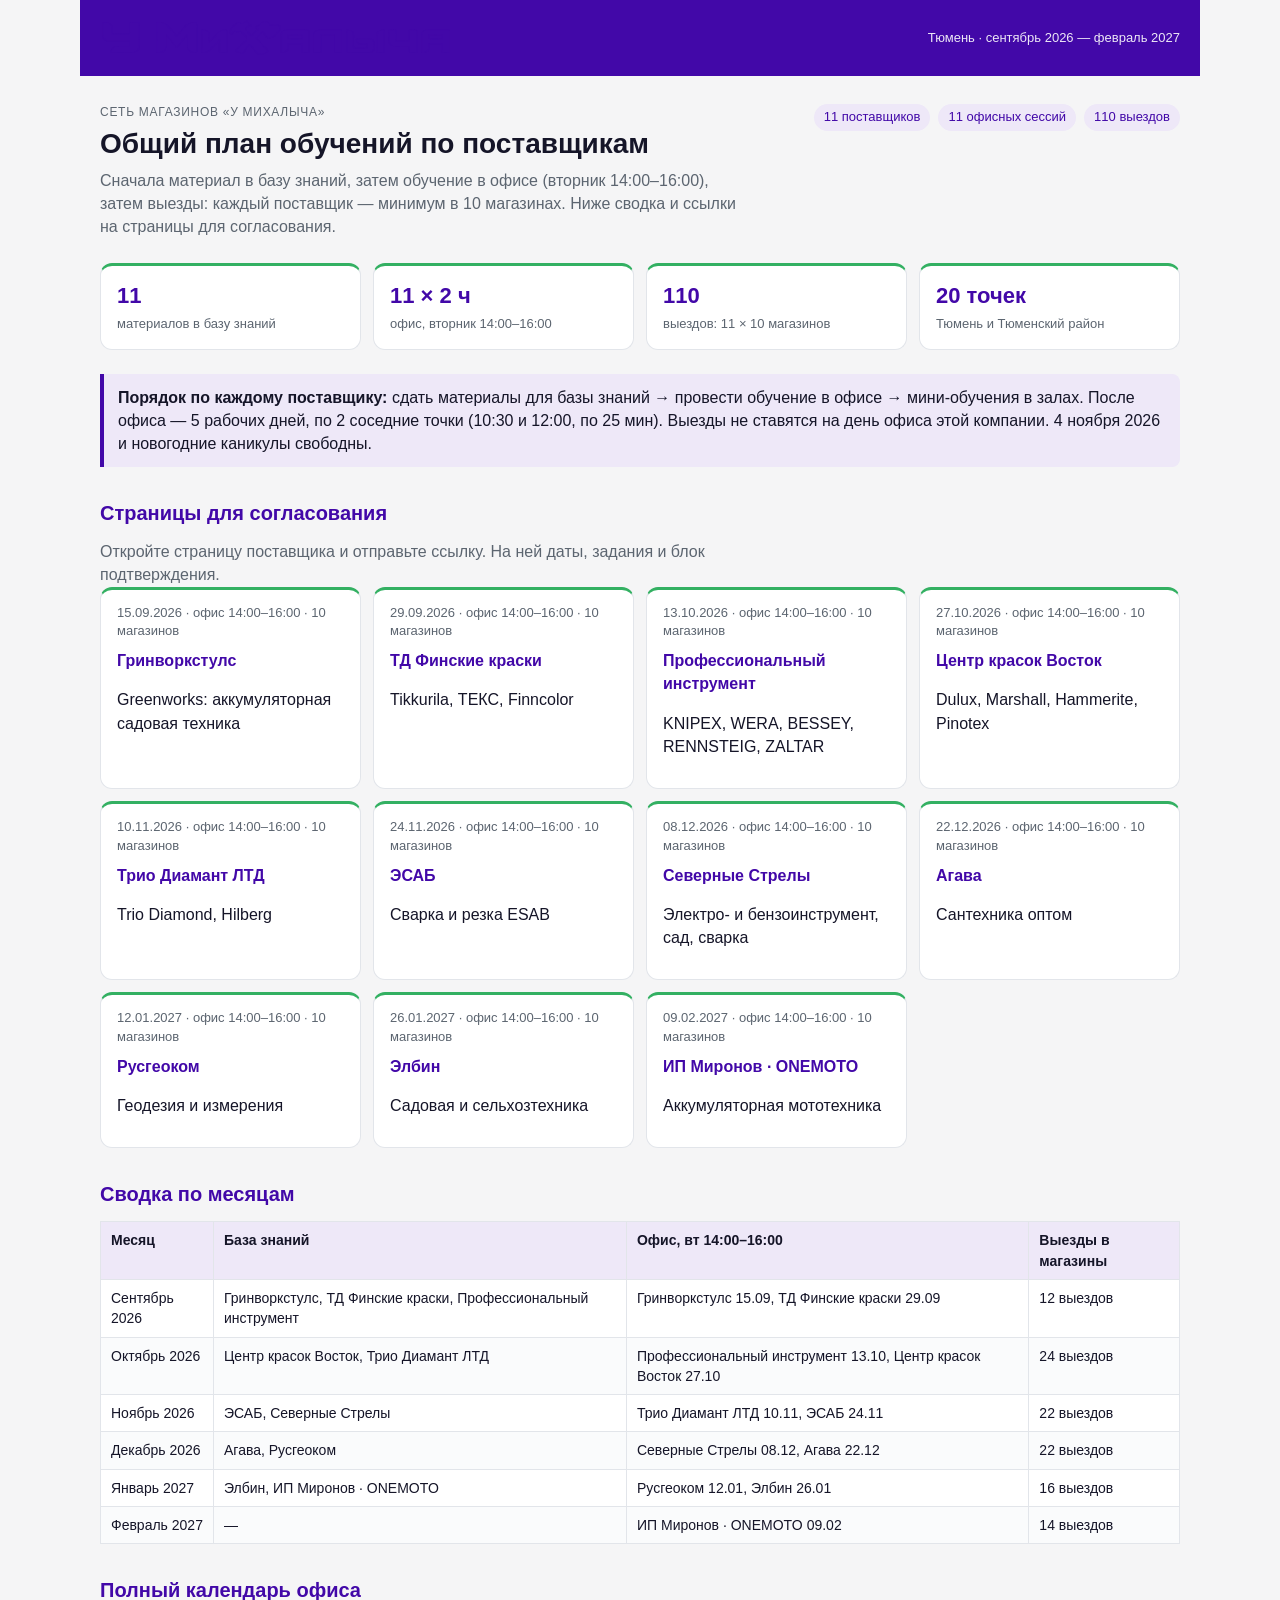
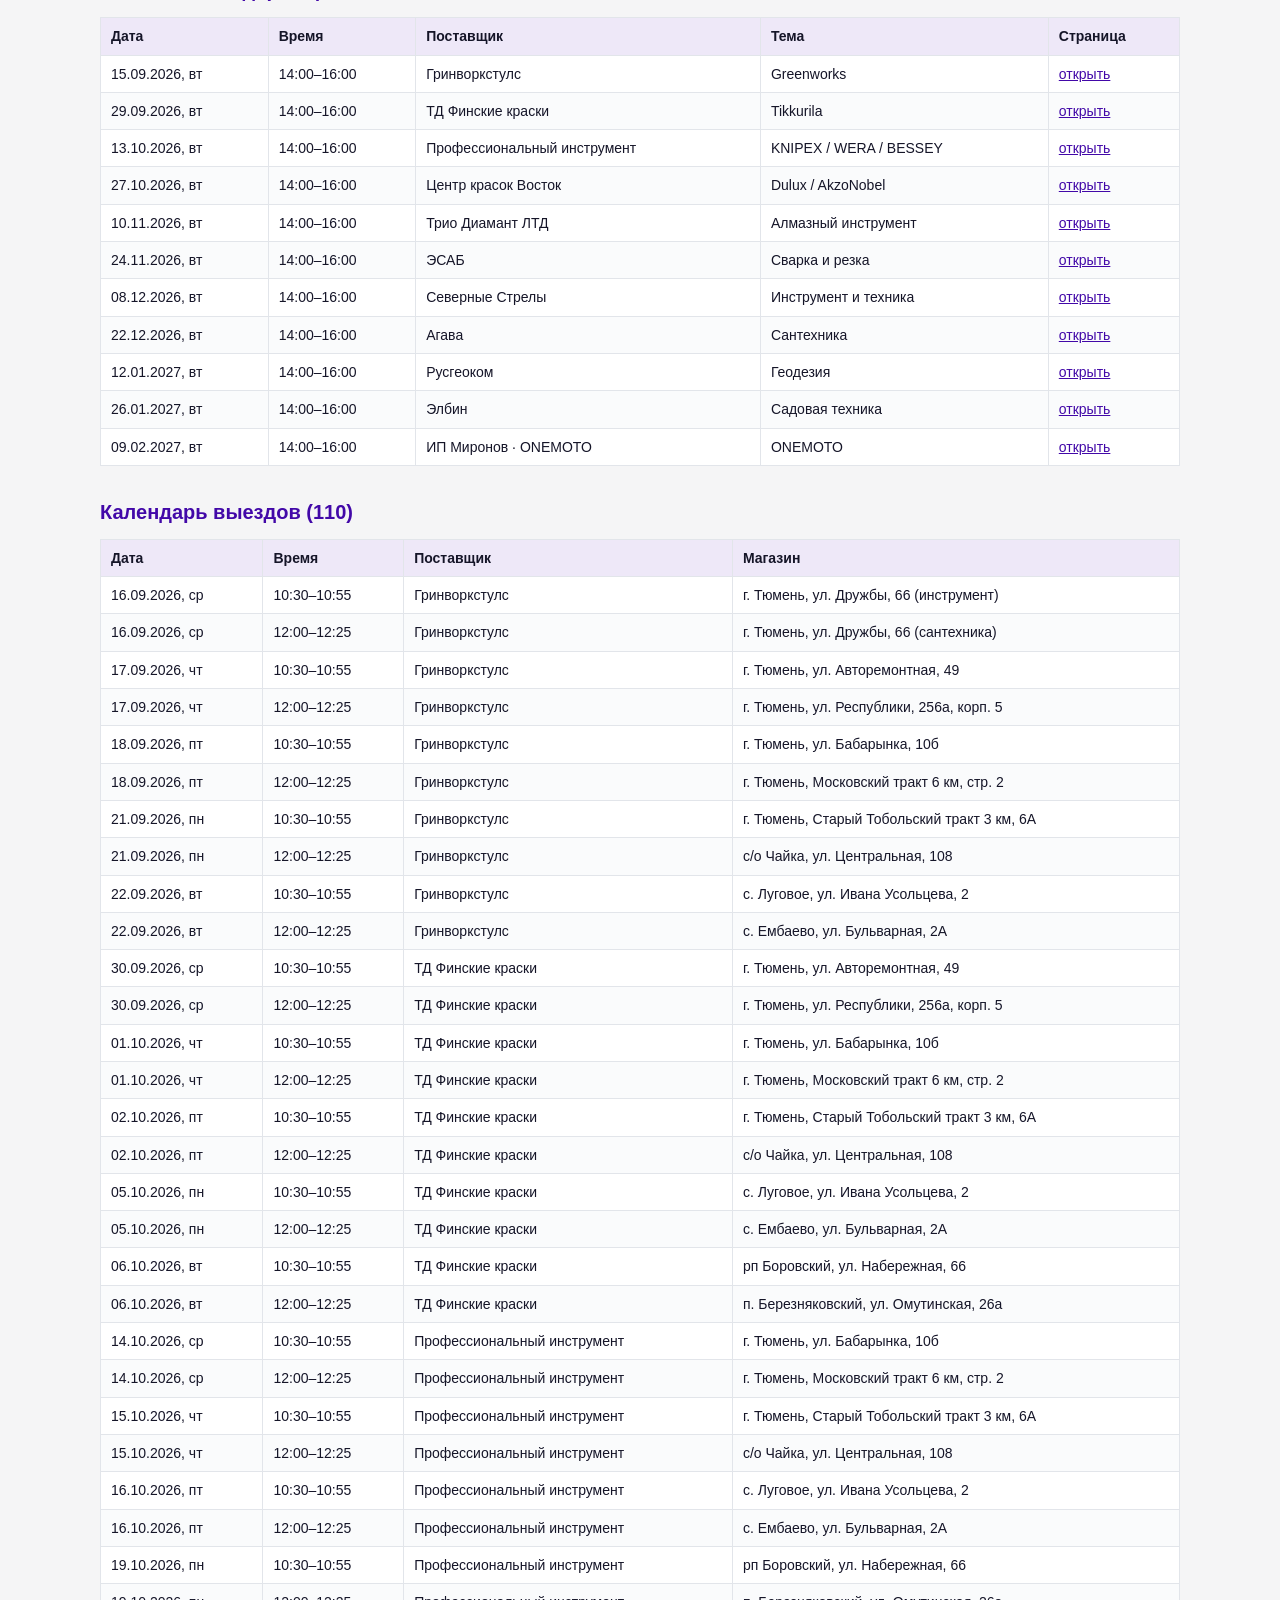
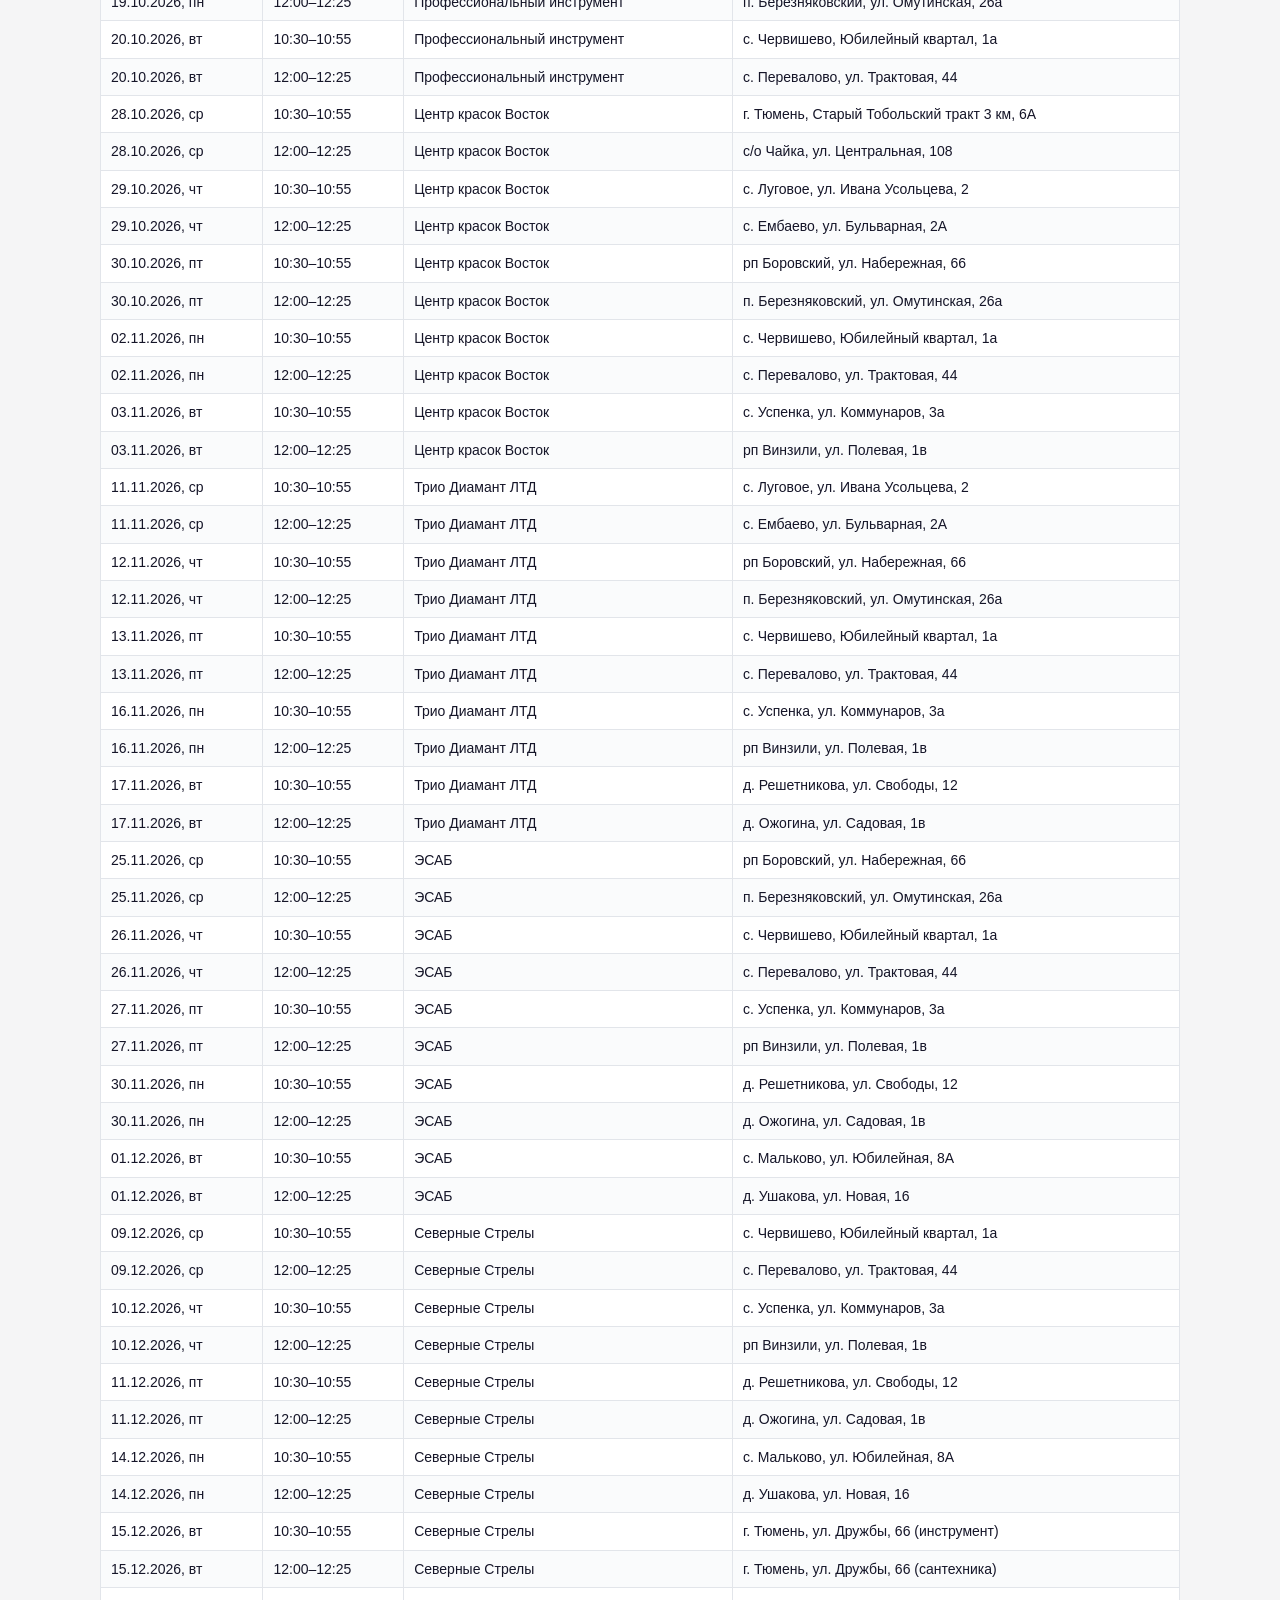
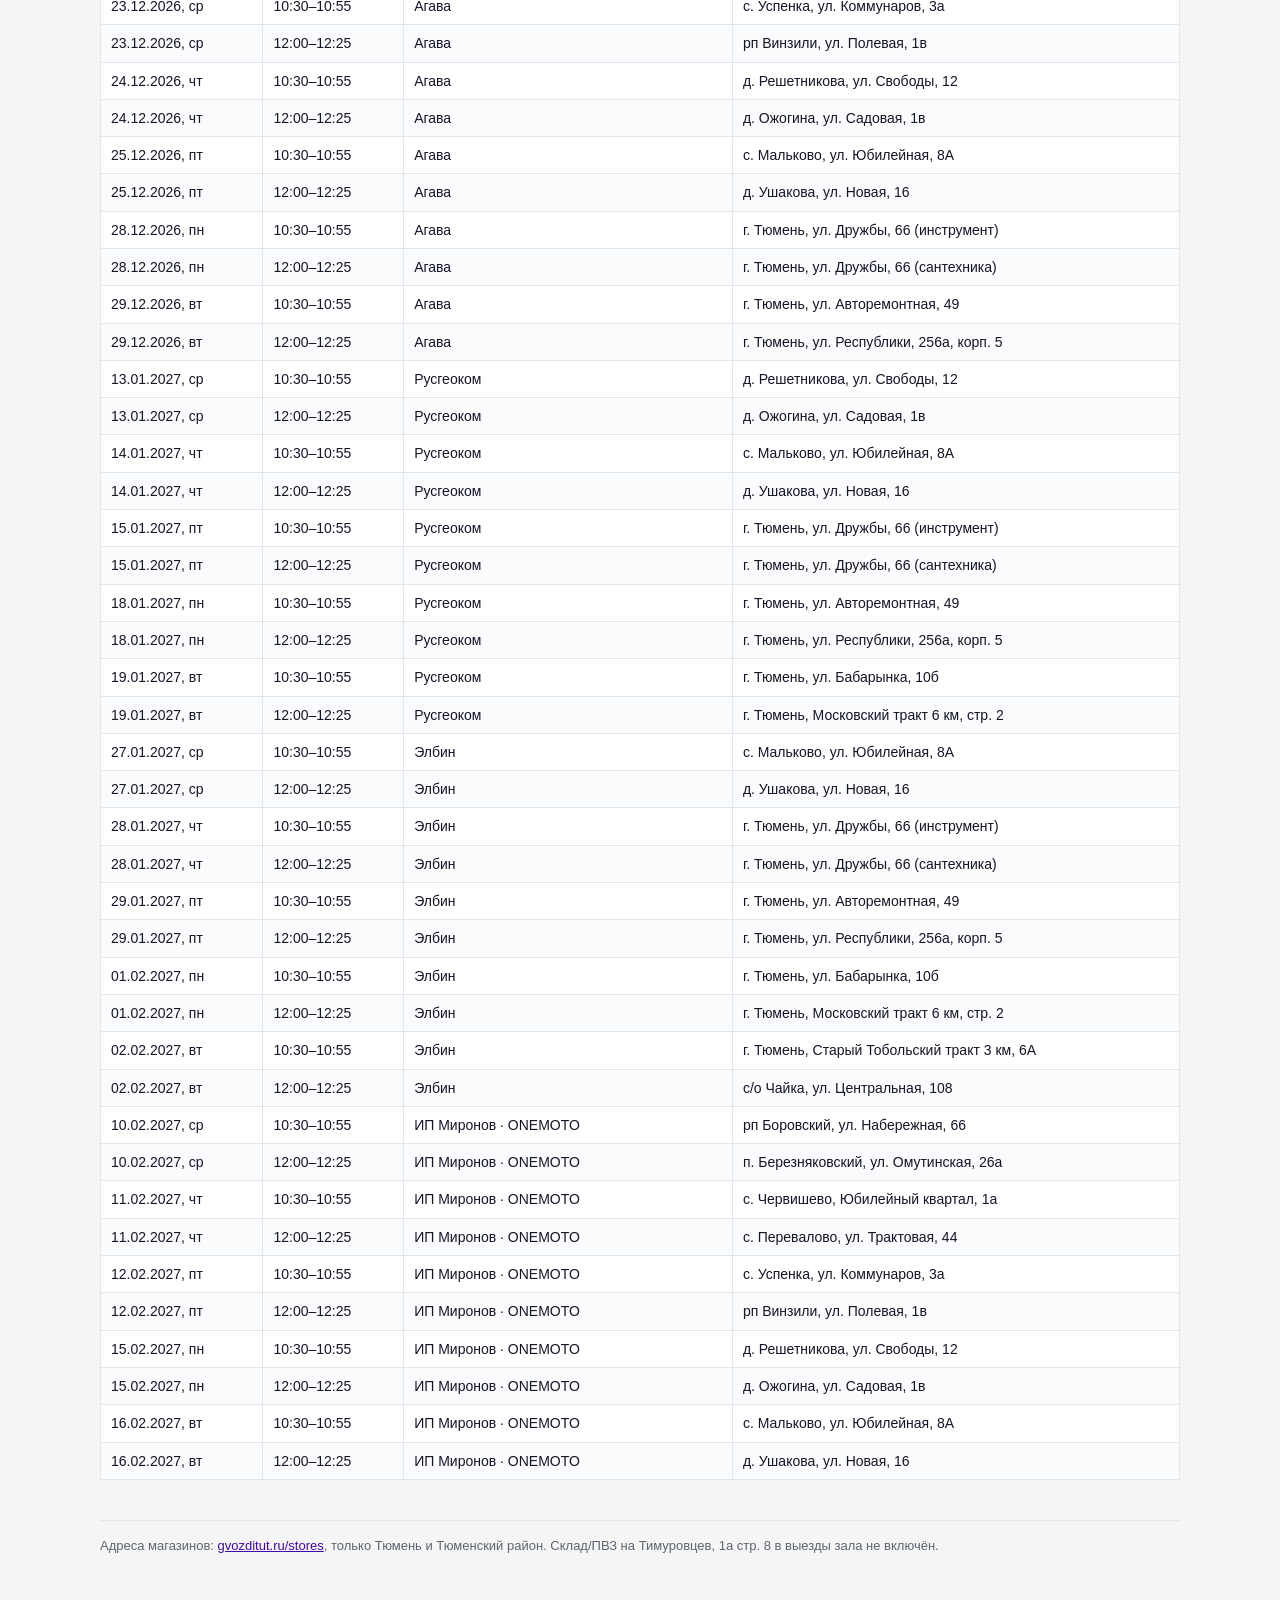
==== index.html @ 73e2d64c "Расширяем выезды: минимум 10 магазинов на каждого поставщика и брендовое оформление страниц. Co-auth" ====
<!DOCTYPE html>
<html lang="ru">
<head>
  <meta charset="utf-8">
  <meta name="viewport" content="width=device-width, initial-scale=1">
  <title>Общий план обучений — У Михалыча, Тюмень</title>
  <link rel="stylesheet" href="css/style.css">
</head>
<body>
  <div class="wrap">
    <div class="topbar">
      <img class="logo" src="img/um-mikhalych.png" alt="У Михалыча">
      <div class="tag">Тюмень · сентябрь 2026 — февраль 2027</div>
    </div>

    <header class="site">
      <div>
        <p class="eyebrow">Сеть магазинов «У Михалыча»</p>
        <h1>Общий план обучений по поставщикам</h1>
        <p class="lede">Сначала материал в базу знаний, затем обучение в офисе (вторник 14:00–16:00), затем выезды: каждый поставщик — минимум в 10 магазинах. Ниже сводка и ссылки на страницы для согласования.</p>
      </div>
      <div class="pills">
        <span class="pill">11 поставщиков</span>
        <span class="pill">11 офисных сессий</span>
        <span class="pill">110 выездов</span>
      </div>
    </header>

    <div class="stats">
      <div class="stat"><b>11</b><span>материалов в базу знаний</span></div>
      <div class="stat"><b>11 × 2 ч</b><span>офис, вторник 14:00–16:00</span></div>
      <div class="stat"><b>110</b><span>выездов: 11 × 10 магазинов</span></div>
      <div class="stat"><b>20 точек</b><span>Тюмень и Тюменский район</span></div>
    </div>

    <div class="note">
      <strong>Порядок по каждому поставщику:</strong> сдать материалы для базы знаний → провести обучение в офисе → мини-обучения в залах. После офиса — 5 рабочих дней, по 2 соседние точки (10:30 и 12:00, по 25 мин). Выезды не ставятся на день офиса этой компании. 4 ноября 2026 и новогодние каникулы свободны.
    </div>

    <h2>Страницы для согласования</h2>
    <p class="lede">Откройте страницу поставщика и отправьте ссылку. На ней даты, задания и блок подтверждения.</p>
    <div class="grid">
      <a class="card" href="p/greenworks.html">
        <div class="meta">15.09.2026 · офис 14:00–16:00 · 10 магазинов</div>
        <h3>Гринворкстулс</h3>
        <p>Greenworks: аккумуляторная садовая техника</p>
      </a>
      <a class="card" href="p/finskie-kraski.html">
        <div class="meta">29.09.2026 · офис 14:00–16:00 · 10 магазинов</div>
        <h3>ТД Финские краски</h3>
        <p>Tikkurila, ТЕКС, Finncolor</p>
      </a>
      <a class="card" href="p/professionalnyy-instrument.html">
        <div class="meta">13.10.2026 · офис 14:00–16:00 · 10 магазинов</div>
        <h3>Профессиональный инструмент</h3>
        <p>KNIPEX, WERA, BESSEY, RENNSTEIG, ZALTAR</p>
      </a>
      <a class="card" href="p/centr-krasok-vostok.html">
        <div class="meta">27.10.2026 · офис 14:00–16:00 · 10 магазинов</div>
        <h3>Центр красок Восток</h3>
        <p>Dulux, Marshall, Hammerite, Pinotex</p>
      </a>
      <a class="card" href="p/trio-diamant.html">
        <div class="meta">10.11.2026 · офис 14:00–16:00 · 10 магазинов</div>
        <h3>Трио Диамант ЛТД</h3>
        <p>Trio Diamond, Hilberg</p>
      </a>
      <a class="card" href="p/esab.html">
        <div class="meta">24.11.2026 · офис 14:00–16:00 · 10 магазинов</div>
        <h3>ЭСАБ</h3>
        <p>Сварка и резка ESAB</p>
      </a>
      <a class="card" href="p/severnye-strely.html">
        <div class="meta">08.12.2026 · офис 14:00–16:00 · 10 магазинов</div>
        <h3>Северные Стрелы</h3>
        <p>Электро- и бензоинструмент, сад, сварка</p>
      </a>
      <a class="card" href="p/agava.html">
        <div class="meta">22.12.2026 · офис 14:00–16:00 · 10 магазинов</div>
        <h3>Агава</h3>
        <p>Сантехника оптом</p>
      </a>
      <a class="card" href="p/rusgeokom.html">
        <div class="meta">12.01.2027 · офис 14:00–16:00 · 10 магазинов</div>
        <h3>Русгеоком</h3>
        <p>Геодезия и измерения</p>
      </a>
      <a class="card" href="p/elbin.html">
        <div class="meta">26.01.2027 · офис 14:00–16:00 · 10 магазинов</div>
        <h3>Элбин</h3>
        <p>Садовая и сельхозтехника</p>
      </a>
      <a class="card" href="p/onemoto.html">
        <div class="meta">09.02.2027 · офис 14:00–16:00 · 10 магазинов</div>
        <h3>ИП Миронов · ONEMOTO</h3>
        <p>Аккумуляторная мототехника</p>
      </a>
    </div>

    <h2>Сводка по месяцам</h2>
    <table>
      <thead>
        <tr>
          <th>Месяц</th>
          <th>База знаний</th>
          <th>Офис, вт 14:00–16:00</th>
          <th>Выезды в магазины</th>
        </tr>
      </thead>
      <tbody>
        <tr><td>Сентябрь 2026</td><td>Гринворкстулс, ТД Финские краски, Профессиональный инструмент</td><td>Гринворкстулс 15.09, ТД Финские краски 29.09</td><td>12 выездов</td></tr>
        <tr><td>Октябрь 2026</td><td>Центр красок Восток, Трио Диамант ЛТД</td><td>Профессиональный инструмент 13.10, Центр красок Восток 27.10</td><td>24 выездов</td></tr>
        <tr><td>Ноябрь 2026</td><td>ЭСАБ, Северные Стрелы</td><td>Трио Диамант ЛТД 10.11, ЭСАБ 24.11</td><td>22 выездов</td></tr>
        <tr><td>Декабрь 2026</td><td>Агава, Русгеоком</td><td>Северные Стрелы 08.12, Агава 22.12</td><td>22 выездов</td></tr>
        <tr><td>Январь 2027</td><td>Элбин, ИП Миронов · ONEMOTO</td><td>Русгеоком 12.01, Элбин 26.01</td><td>16 выездов</td></tr>
        <tr><td>Февраль 2027</td><td>—</td><td>ИП Миронов · ONEMOTO 09.02</td><td>14 выездов</td></tr>
      </tbody>
    </table>

    <h2>Полный календарь офиса</h2>
    <table>
      <thead>
        <tr><th>Дата</th><th>Время</th><th>Поставщик</th><th>Тема</th><th>Страница</th></tr>
      </thead>
      <tbody>
        <tr><td>15.09.2026, вт</td><td>14:00–16:00</td><td>Гринворкстулс</td><td>Greenworks</td><td><a href="p/greenworks.html">открыть</a></td></tr>
        <tr><td>29.09.2026, вт</td><td>14:00–16:00</td><td>ТД Финские краски</td><td>Tikkurila</td><td><a href="p/finskie-kraski.html">открыть</a></td></tr>
        <tr><td>13.10.2026, вт</td><td>14:00–16:00</td><td>Профессиональный инструмент</td><td>KNIPEX / WERA / BESSEY</td><td><a href="p/professionalnyy-instrument.html">открыть</a></td></tr>
        <tr><td>27.10.2026, вт</td><td>14:00–16:00</td><td>Центр красок Восток</td><td>Dulux / AkzoNobel</td><td><a href="p/centr-krasok-vostok.html">открыть</a></td></tr>
        <tr><td>10.11.2026, вт</td><td>14:00–16:00</td><td>Трио Диамант ЛТД</td><td>Алмазный инструмент</td><td><a href="p/trio-diamant.html">открыть</a></td></tr>
        <tr><td>24.11.2026, вт</td><td>14:00–16:00</td><td>ЭСАБ</td><td>Сварка и резка</td><td><a href="p/esab.html">открыть</a></td></tr>
        <tr><td>08.12.2026, вт</td><td>14:00–16:00</td><td>Северные Стрелы</td><td>Инструмент и техника</td><td><a href="p/severnye-strely.html">открыть</a></td></tr>
        <tr><td>22.12.2026, вт</td><td>14:00–16:00</td><td>Агава</td><td>Сантехника</td><td><a href="p/agava.html">открыть</a></td></tr>
        <tr><td>12.01.2027, вт</td><td>14:00–16:00</td><td>Русгеоком</td><td>Геодезия</td><td><a href="p/rusgeokom.html">открыть</a></td></tr>
        <tr><td>26.01.2027, вт</td><td>14:00–16:00</td><td>Элбин</td><td>Садовая техника</td><td><a href="p/elbin.html">открыть</a></td></tr>
        <tr><td>09.02.2027, вт</td><td>14:00–16:00</td><td>ИП Миронов · ONEMOTO</td><td>ONEMOTO</td><td><a href="p/onemoto.html">открыть</a></td></tr>
      </tbody>
    </table>

    <h2>Календарь выездов (110)</h2>
    <table>
      <thead>
        <tr><th>Дата</th><th>Время</th><th>Поставщик</th><th>Магазин</th></tr>
      </thead>
      <tbody>
        <tr><td>16.09.2026, ср</td><td>10:30–10:55</td><td>Гринворкстулс</td><td>г. Тюмень, ул. Дружбы, 66 (инструмент)</td></tr>
        <tr><td>16.09.2026, ср</td><td>12:00–12:25</td><td>Гринворкстулс</td><td>г. Тюмень, ул. Дружбы, 66 (сантехника)</td></tr>
        <tr><td>17.09.2026, чт</td><td>10:30–10:55</td><td>Гринворкстулс</td><td>г. Тюмень, ул. Авторемонтная, 49</td></tr>
        <tr><td>17.09.2026, чт</td><td>12:00–12:25</td><td>Гринворкстулс</td><td>г. Тюмень, ул. Республики, 256а, корп. 5</td></tr>
        <tr><td>18.09.2026, пт</td><td>10:30–10:55</td><td>Гринворкстулс</td><td>г. Тюмень, ул. Бабарынка, 10б</td></tr>
        <tr><td>18.09.2026, пт</td><td>12:00–12:25</td><td>Гринворкстулс</td><td>г. Тюмень, Московский тракт 6 км, стр. 2</td></tr>
        <tr><td>21.09.2026, пн</td><td>10:30–10:55</td><td>Гринворкстулс</td><td>г. Тюмень, Старый Тобольский тракт 3 км, 6А</td></tr>
        <tr><td>21.09.2026, пн</td><td>12:00–12:25</td><td>Гринворкстулс</td><td>с/о Чайка, ул. Центральная, 108</td></tr>
        <tr><td>22.09.2026, вт</td><td>10:30–10:55</td><td>Гринворкстулс</td><td>с. Луговое, ул. Ивана Усольцева, 2</td></tr>
        <tr><td>22.09.2026, вт</td><td>12:00–12:25</td><td>Гринворкстулс</td><td>с. Ембаево, ул. Бульварная, 2А</td></tr>
        <tr><td>30.09.2026, ср</td><td>10:30–10:55</td><td>ТД Финские краски</td><td>г. Тюмень, ул. Авторемонтная, 49</td></tr>
        <tr><td>30.09.2026, ср</td><td>12:00–12:25</td><td>ТД Финские краски</td><td>г. Тюмень, ул. Республики, 256а, корп. 5</td></tr>
        <tr><td>01.10.2026, чт</td><td>10:30–10:55</td><td>ТД Финские краски</td><td>г. Тюмень, ул. Бабарынка, 10б</td></tr>
        <tr><td>01.10.2026, чт</td><td>12:00–12:25</td><td>ТД Финские краски</td><td>г. Тюмень, Московский тракт 6 км, стр. 2</td></tr>
        <tr><td>02.10.2026, пт</td><td>10:30–10:55</td><td>ТД Финские краски</td><td>г. Тюмень, Старый Тобольский тракт 3 км, 6А</td></tr>
        <tr><td>02.10.2026, пт</td><td>12:00–12:25</td><td>ТД Финские краски</td><td>с/о Чайка, ул. Центральная, 108</td></tr>
        <tr><td>05.10.2026, пн</td><td>10:30–10:55</td><td>ТД Финские краски</td><td>с. Луговое, ул. Ивана Усольцева, 2</td></tr>
        <tr><td>05.10.2026, пн</td><td>12:00–12:25</td><td>ТД Финские краски</td><td>с. Ембаево, ул. Бульварная, 2А</td></tr>
        <tr><td>06.10.2026, вт</td><td>10:30–10:55</td><td>ТД Финские краски</td><td>рп Боровский, ул. Набережная, 66</td></tr>
        <tr><td>06.10.2026, вт</td><td>12:00–12:25</td><td>ТД Финские краски</td><td>п. Березняковский, ул. Омутинская, 26а</td></tr>
        <tr><td>14.10.2026, ср</td><td>10:30–10:55</td><td>Профессиональный инструмент</td><td>г. Тюмень, ул. Бабарынка, 10б</td></tr>
        <tr><td>14.10.2026, ср</td><td>12:00–12:25</td><td>Профессиональный инструмент</td><td>г. Тюмень, Московский тракт 6 км, стр. 2</td></tr>
        <tr><td>15.10.2026, чт</td><td>10:30–10:55</td><td>Профессиональный инструмент</td><td>г. Тюмень, Старый Тобольский тракт 3 км, 6А</td></tr>
        <tr><td>15.10.2026, чт</td><td>12:00–12:25</td><td>Профессиональный инструмент</td><td>с/о Чайка, ул. Центральная, 108</td></tr>
        <tr><td>16.10.2026, пт</td><td>10:30–10:55</td><td>Профессиональный инструмент</td><td>с. Луговое, ул. Ивана Усольцева, 2</td></tr>
        <tr><td>16.10.2026, пт</td><td>12:00–12:25</td><td>Профессиональный инструмент</td><td>с. Ембаево, ул. Бульварная, 2А</td></tr>
        <tr><td>19.10.2026, пн</td><td>10:30–10:55</td><td>Профессиональный инструмент</td><td>рп Боровский, ул. Набережная, 66</td></tr>
        <tr><td>19.10.2026, пн</td><td>12:00–12:25</td><td>Профессиональный инструмент</td><td>п. Березняковский, ул. Омутинская, 26а</td></tr>
        <tr><td>20.10.2026, вт</td><td>10:30–10:55</td><td>Профессиональный инструмент</td><td>с. Червишево, Юбилейный квартал, 1а</td></tr>
        <tr><td>20.10.2026, вт</td><td>12:00–12:25</td><td>Профессиональный инструмент</td><td>с. Перевалово, ул. Трактовая, 44</td></tr>
        <tr><td>28.10.2026, ср</td><td>10:30–10:55</td><td>Центр красок Восток</td><td>г. Тюмень, Старый Тобольский тракт 3 км, 6А</td></tr>
        <tr><td>28.10.2026, ср</td><td>12:00–12:25</td><td>Центр красок Восток</td><td>с/о Чайка, ул. Центральная, 108</td></tr>
        <tr><td>29.10.2026, чт</td><td>10:30–10:55</td><td>Центр красок Восток</td><td>с. Луговое, ул. Ивана Усольцева, 2</td></tr>
        <tr><td>29.10.2026, чт</td><td>12:00–12:25</td><td>Центр красок Восток</td><td>с. Ембаево, ул. Бульварная, 2А</td></tr>
        <tr><td>30.10.2026, пт</td><td>10:30–10:55</td><td>Центр красок Восток</td><td>рп Боровский, ул. Набережная, 66</td></tr>
        <tr><td>30.10.2026, пт</td><td>12:00–12:25</td><td>Центр красок Восток</td><td>п. Березняковский, ул. Омутинская, 26а</td></tr>
        <tr><td>02.11.2026, пн</td><td>10:30–10:55</td><td>Центр красок Восток</td><td>с. Червишево, Юбилейный квартал, 1а</td></tr>
        <tr><td>02.11.2026, пн</td><td>12:00–12:25</td><td>Центр красок Восток</td><td>с. Перевалово, ул. Трактовая, 44</td></tr>
        <tr><td>03.11.2026, вт</td><td>10:30–10:55</td><td>Центр красок Восток</td><td>с. Успенка, ул. Коммунаров, 3а</td></tr>
        <tr><td>03.11.2026, вт</td><td>12:00–12:25</td><td>Центр красок Восток</td><td>рп Винзили, ул. Полевая, 1в</td></tr>
        <tr><td>11.11.2026, ср</td><td>10:30–10:55</td><td>Трио Диамант ЛТД</td><td>с. Луговое, ул. Ивана Усольцева, 2</td></tr>
        <tr><td>11.11.2026, ср</td><td>12:00–12:25</td><td>Трио Диамант ЛТД</td><td>с. Ембаево, ул. Бульварная, 2А</td></tr>
        <tr><td>12.11.2026, чт</td><td>10:30–10:55</td><td>Трио Диамант ЛТД</td><td>рп Боровский, ул. Набережная, 66</td></tr>
        <tr><td>12.11.2026, чт</td><td>12:00–12:25</td><td>Трио Диамант ЛТД</td><td>п. Березняковский, ул. Омутинская, 26а</td></tr>
        <tr><td>13.11.2026, пт</td><td>10:30–10:55</td><td>Трио Диамант ЛТД</td><td>с. Червишево, Юбилейный квартал, 1а</td></tr>
        <tr><td>13.11.2026, пт</td><td>12:00–12:25</td><td>Трио Диамант ЛТД</td><td>с. Перевалово, ул. Трактовая, 44</td></tr>
        <tr><td>16.11.2026, пн</td><td>10:30–10:55</td><td>Трио Диамант ЛТД</td><td>с. Успенка, ул. Коммунаров, 3а</td></tr>
        <tr><td>16.11.2026, пн</td><td>12:00–12:25</td><td>Трио Диамант ЛТД</td><td>рп Винзили, ул. Полевая, 1в</td></tr>
        <tr><td>17.11.2026, вт</td><td>10:30–10:55</td><td>Трио Диамант ЛТД</td><td>д. Решетникова, ул. Свободы, 12</td></tr>
        <tr><td>17.11.2026, вт</td><td>12:00–12:25</td><td>Трио Диамант ЛТД</td><td>д. Ожогина, ул. Садовая, 1в</td></tr>
        <tr><td>25.11.2026, ср</td><td>10:30–10:55</td><td>ЭСАБ</td><td>рп Боровский, ул. Набережная, 66</td></tr>
        <tr><td>25.11.2026, ср</td><td>12:00–12:25</td><td>ЭСАБ</td><td>п. Березняковский, ул. Омутинская, 26а</td></tr>
        <tr><td>26.11.2026, чт</td><td>10:30–10:55</td><td>ЭСАБ</td><td>с. Червишево, Юбилейный квартал, 1а</td></tr>
        <tr><td>26.11.2026, чт</td><td>12:00–12:25</td><td>ЭСАБ</td><td>с. Перевалово, ул. Трактовая, 44</td></tr>
        <tr><td>27.11.2026, пт</td><td>10:30–10:55</td><td>ЭСАБ</td><td>с. Успенка, ул. Коммунаров, 3а</td></tr>
        <tr><td>27.11.2026, пт</td><td>12:00–12:25</td><td>ЭСАБ</td><td>рп Винзили, ул. Полевая, 1в</td></tr>
        <tr><td>30.11.2026, пн</td><td>10:30–10:55</td><td>ЭСАБ</td><td>д. Решетникова, ул. Свободы, 12</td></tr>
        <tr><td>30.11.2026, пн</td><td>12:00–12:25</td><td>ЭСАБ</td><td>д. Ожогина, ул. Садовая, 1в</td></tr>
        <tr><td>01.12.2026, вт</td><td>10:30–10:55</td><td>ЭСАБ</td><td>с. Мальково, ул. Юбилейная, 8А</td></tr>
        <tr><td>01.12.2026, вт</td><td>12:00–12:25</td><td>ЭСАБ</td><td>д. Ушакова, ул. Новая, 16</td></tr>
        <tr><td>09.12.2026, ср</td><td>10:30–10:55</td><td>Северные Стрелы</td><td>с. Червишево, Юбилейный квартал, 1а</td></tr>
        <tr><td>09.12.2026, ср</td><td>12:00–12:25</td><td>Северные Стрелы</td><td>с. Перевалово, ул. Трактовая, 44</td></tr>
        <tr><td>10.12.2026, чт</td><td>10:30–10:55</td><td>Северные Стрелы</td><td>с. Успенка, ул. Коммунаров, 3а</td></tr>
        <tr><td>10.12.2026, чт</td><td>12:00–12:25</td><td>Северные Стрелы</td><td>рп Винзили, ул. Полевая, 1в</td></tr>
        <tr><td>11.12.2026, пт</td><td>10:30–10:55</td><td>Северные Стрелы</td><td>д. Решетникова, ул. Свободы, 12</td></tr>
        <tr><td>11.12.2026, пт</td><td>12:00–12:25</td><td>Северные Стрелы</td><td>д. Ожогина, ул. Садовая, 1в</td></tr>
        <tr><td>14.12.2026, пн</td><td>10:30–10:55</td><td>Северные Стрелы</td><td>с. Мальково, ул. Юбилейная, 8А</td></tr>
        <tr><td>14.12.2026, пн</td><td>12:00–12:25</td><td>Северные Стрелы</td><td>д. Ушакова, ул. Новая, 16</td></tr>
        <tr><td>15.12.2026, вт</td><td>10:30–10:55</td><td>Северные Стрелы</td><td>г. Тюмень, ул. Дружбы, 66 (инструмент)</td></tr>
        <tr><td>15.12.2026, вт</td><td>12:00–12:25</td><td>Северные Стрелы</td><td>г. Тюмень, ул. Дружбы, 66 (сантехника)</td></tr>
        <tr><td>23.12.2026, ср</td><td>10:30–10:55</td><td>Агава</td><td>с. Успенка, ул. Коммунаров, 3а</td></tr>
        <tr><td>23.12.2026, ср</td><td>12:00–12:25</td><td>Агава</td><td>рп Винзили, ул. Полевая, 1в</td></tr>
        <tr><td>24.12.2026, чт</td><td>10:30–10:55</td><td>Агава</td><td>д. Решетникова, ул. Свободы, 12</td></tr>
        <tr><td>24.12.2026, чт</td><td>12:00–12:25</td><td>Агава</td><td>д. Ожогина, ул. Садовая, 1в</td></tr>
        <tr><td>25.12.2026, пт</td><td>10:30–10:55</td><td>Агава</td><td>с. Мальково, ул. Юбилейная, 8А</td></tr>
        <tr><td>25.12.2026, пт</td><td>12:00–12:25</td><td>Агава</td><td>д. Ушакова, ул. Новая, 16</td></tr>
        <tr><td>28.12.2026, пн</td><td>10:30–10:55</td><td>Агава</td><td>г. Тюмень, ул. Дружбы, 66 (инструмент)</td></tr>
        <tr><td>28.12.2026, пн</td><td>12:00–12:25</td><td>Агава</td><td>г. Тюмень, ул. Дружбы, 66 (сантехника)</td></tr>
        <tr><td>29.12.2026, вт</td><td>10:30–10:55</td><td>Агава</td><td>г. Тюмень, ул. Авторемонтная, 49</td></tr>
        <tr><td>29.12.2026, вт</td><td>12:00–12:25</td><td>Агава</td><td>г. Тюмень, ул. Республики, 256а, корп. 5</td></tr>
        <tr><td>13.01.2027, ср</td><td>10:30–10:55</td><td>Русгеоком</td><td>д. Решетникова, ул. Свободы, 12</td></tr>
        <tr><td>13.01.2027, ср</td><td>12:00–12:25</td><td>Русгеоком</td><td>д. Ожогина, ул. Садовая, 1в</td></tr>
        <tr><td>14.01.2027, чт</td><td>10:30–10:55</td><td>Русгеоком</td><td>с. Мальково, ул. Юбилейная, 8А</td></tr>
        <tr><td>14.01.2027, чт</td><td>12:00–12:25</td><td>Русгеоком</td><td>д. Ушакова, ул. Новая, 16</td></tr>
        <tr><td>15.01.2027, пт</td><td>10:30–10:55</td><td>Русгеоком</td><td>г. Тюмень, ул. Дружбы, 66 (инструмент)</td></tr>
        <tr><td>15.01.2027, пт</td><td>12:00–12:25</td><td>Русгеоком</td><td>г. Тюмень, ул. Дружбы, 66 (сантехника)</td></tr>
        <tr><td>18.01.2027, пн</td><td>10:30–10:55</td><td>Русгеоком</td><td>г. Тюмень, ул. Авторемонтная, 49</td></tr>
        <tr><td>18.01.2027, пн</td><td>12:00–12:25</td><td>Русгеоком</td><td>г. Тюмень, ул. Республики, 256а, корп. 5</td></tr>
        <tr><td>19.01.2027, вт</td><td>10:30–10:55</td><td>Русгеоком</td><td>г. Тюмень, ул. Бабарынка, 10б</td></tr>
        <tr><td>19.01.2027, вт</td><td>12:00–12:25</td><td>Русгеоком</td><td>г. Тюмень, Московский тракт 6 км, стр. 2</td></tr>
        <tr><td>27.01.2027, ср</td><td>10:30–10:55</td><td>Элбин</td><td>с. Мальково, ул. Юбилейная, 8А</td></tr>
        <tr><td>27.01.2027, ср</td><td>12:00–12:25</td><td>Элбин</td><td>д. Ушакова, ул. Новая, 16</td></tr>
        <tr><td>28.01.2027, чт</td><td>10:30–10:55</td><td>Элбин</td><td>г. Тюмень, ул. Дружбы, 66 (инструмент)</td></tr>
        <tr><td>28.01.2027, чт</td><td>12:00–12:25</td><td>Элбин</td><td>г. Тюмень, ул. Дружбы, 66 (сантехника)</td></tr>
        <tr><td>29.01.2027, пт</td><td>10:30–10:55</td><td>Элбин</td><td>г. Тюмень, ул. Авторемонтная, 49</td></tr>
        <tr><td>29.01.2027, пт</td><td>12:00–12:25</td><td>Элбин</td><td>г. Тюмень, ул. Республики, 256а, корп. 5</td></tr>
        <tr><td>01.02.2027, пн</td><td>10:30–10:55</td><td>Элбин</td><td>г. Тюмень, ул. Бабарынка, 10б</td></tr>
        <tr><td>01.02.2027, пн</td><td>12:00–12:25</td><td>Элбин</td><td>г. Тюмень, Московский тракт 6 км, стр. 2</td></tr>
        <tr><td>02.02.2027, вт</td><td>10:30–10:55</td><td>Элбин</td><td>г. Тюмень, Старый Тобольский тракт 3 км, 6А</td></tr>
        <tr><td>02.02.2027, вт</td><td>12:00–12:25</td><td>Элбин</td><td>с/о Чайка, ул. Центральная, 108</td></tr>
        <tr><td>10.02.2027, ср</td><td>10:30–10:55</td><td>ИП Миронов · ONEMOTO</td><td>рп Боровский, ул. Набережная, 66</td></tr>
        <tr><td>10.02.2027, ср</td><td>12:00–12:25</td><td>ИП Миронов · ONEMOTO</td><td>п. Березняковский, ул. Омутинская, 26а</td></tr>
        <tr><td>11.02.2027, чт</td><td>10:30–10:55</td><td>ИП Миронов · ONEMOTO</td><td>с. Червишево, Юбилейный квартал, 1а</td></tr>
        <tr><td>11.02.2027, чт</td><td>12:00–12:25</td><td>ИП Миронов · ONEMOTO</td><td>с. Перевалово, ул. Трактовая, 44</td></tr>
        <tr><td>12.02.2027, пт</td><td>10:30–10:55</td><td>ИП Миронов · ONEMOTO</td><td>с. Успенка, ул. Коммунаров, 3а</td></tr>
        <tr><td>12.02.2027, пт</td><td>12:00–12:25</td><td>ИП Миронов · ONEMOTO</td><td>рп Винзили, ул. Полевая, 1в</td></tr>
        <tr><td>15.02.2027, пн</td><td>10:30–10:55</td><td>ИП Миронов · ONEMOTO</td><td>д. Решетникова, ул. Свободы, 12</td></tr>
        <tr><td>15.02.2027, пн</td><td>12:00–12:25</td><td>ИП Миронов · ONEMOTO</td><td>д. Ожогина, ул. Садовая, 1в</td></tr>
        <tr><td>16.02.2027, вт</td><td>10:30–10:55</td><td>ИП Миронов · ONEMOTO</td><td>с. Мальково, ул. Юбилейная, 8А</td></tr>
        <tr><td>16.02.2027, вт</td><td>12:00–12:25</td><td>ИП Миронов · ONEMOTO</td><td>д. Ушакова, ул. Новая, 16</td></tr>
      </tbody>
    </table>

    <footer>
      Адреса магазинов: <a href="https://gvozditut.ru/stores/">gvozditut.ru/stores</a>, только Тюмень и Тюменский район. Склад/ПВЗ на Тимуровцев, 1а стр. 8 в выезды зала не включён.
    </footer>
  </div>
</body>
</html>
---- css/style.css ----
:root {
  --um-purple: #4208a8;
  --um-green: #33b062;
  --um-orange: #fd6114;
  --ink: #151528;
  --muted: #5c6570;
  --line: #e2e5ea;
  --paper: #f5f5f6;
  --card: #fff;
  --brand: #4208a8;
  --brand-2: #33b062;
  --brand-ink: #151528;
  --brand-soft: #eee8f8;
  --header-fg: #fff;
}

* { box-sizing: border-box; }
html { scroll-behavior: smooth; }
body {
  margin: 0;
  font-family: "Segoe UI", "Noto Sans", Arial, sans-serif;
  color: var(--ink);
  background: var(--paper);
  line-height: 1.45;
}

a { color: var(--brand); }
a:hover { text-decoration: none; }

.wrap {
  max-width: 1120px;
  margin: 0 auto;
  padding: 0 20px 64px;
}

.topbar {
  background: var(--um-purple);
  color: #fff;
  margin: 0 -20px 28px;
  padding: 16px 20px;
  display: flex;
  justify-content: space-between;
  align-items: center;
  gap: 16px;
}
.topbar a { color: #fff; }
.topbar .logo {
  height: 44px;
  width: auto;
  display: block;
}
.topbar .tag {
  font-size: 13px;
  opacity: 0.9;
  text-align: right;
}

header.site {
  display: flex;
  justify-content: space-between;
  align-items: flex-start;
  gap: 16px;
  margin-bottom: 24px;
}

.brand-row {
  display: flex;
  align-items: center;
  gap: 16px;
  margin-bottom: 10px;
}
.brand-row img, .brand-row svg {
  height: 44px;
  width: auto;
  max-width: 280px;
  display: block;
}
.eyebrow {
  font-size: 12px;
  letter-spacing: 0.06em;
  text-transform: uppercase;
  color: var(--muted);
  margin: 0 0 6px;
}

h1 { margin: 0 0 8px; font-size: 28px; line-height: 1.2; }
h2 { margin: 32px 0 12px; font-size: 20px; color: var(--brand); }
h3 { margin: 0 0 8px; font-size: 16px; }

.lede { color: var(--muted); margin: 0; max-width: 72ch; }

.pills { display: flex; flex-wrap: wrap; gap: 8px; }
.pill {
  display: inline-block;
  background: var(--brand-soft);
  color: var(--brand);
  border-radius: 999px;
  padding: 4px 10px;
  font-size: 13px;
  text-decoration: none;
}

.stats {
  display: grid;
  grid-template-columns: repeat(4, 1fr);
  gap: 12px;
  margin: 24px 0;
}
.stat {
  background: var(--card);
  border: 1px solid var(--line);
  border-radius: 12px;
  padding: 14px 16px;
  border-top: 3px solid var(--um-green);
}
.stat b { display: block; font-size: 22px; color: var(--um-purple); }
.stat span { color: var(--muted); font-size: 13px; }

.note {
  background: var(--brand-soft);
  border-left: 4px solid var(--brand);
  padding: 12px 14px;
  border-radius: 0 8px 8px 0;
}

table {
  width: 100%;
  border-collapse: collapse;
  background: var(--card);
  font-size: 14px;
}
th, td {
  border: 1px solid var(--line);
  padding: 8px 10px;
  text-align: left;
  vertical-align: top;
}
th { background: var(--brand-soft); font-weight: 600; color: var(--brand-ink); }
tr:nth-child(even) td { background: #fafbfc; }

.grid {
  display: grid;
  grid-template-columns: repeat(auto-fill, minmax(260px, 1fr));
  gap: 12px;
}
.card {
  background: var(--card);
  border: 1px solid var(--line);
  border-radius: 12px;
  padding: 14px 16px;
  text-decoration: none;
  color: inherit;
  display: block;
  border-top: 3px solid var(--um-green);
}
.card:hover { border-color: var(--um-purple); box-shadow: 0 6px 18px rgba(66, 8, 168, 0.08); }
.card .meta { color: var(--muted); font-size: 13px; margin: 0 0 8px; }
.card h3 { color: var(--um-purple); }

.task {
  background: var(--card);
  border: 1px solid var(--line);
  border-radius: 12px;
  padding: 14px 16px;
  margin: 10px 0;
}
.task .n {
  font-size: 12px;
  text-transform: uppercase;
  letter-spacing: 0.04em;
  color: var(--brand);
  font-weight: 600;
}
.ok {
  margin-top: 24px;
  padding: 16px;
  border: 1px dashed var(--brand);
  border-radius: 12px;
  background: #fff;
}

footer {
  margin-top: 40px;
  color: var(--muted);
  font-size: 13px;
  padding-top: 16px;
  border-top: 1px solid var(--line);
}

nav a { margin-right: 12px; }

/* Supplier themes */
body.theme-greenworks { --brand: #00A651; --brand-2: #003D2C; --brand-soft: #e5f6ee; }
body.theme-tikkurila { --brand: #C93F37; --brand-2: #303136; --brand-soft: #f8eceb; }
body.theme-knipex { --brand: #CC2229; --brand-2: #1a365d; --brand-soft: #f8e8e9; }
body.theme-dulux { --brand: #1F1E70; --brand-2: #2aa3d9; --brand-soft: #e8eaf6; }
body.theme-trio { --brand: #E87722; --brand-2: #1A1A1A; --brand-soft: #f8eee6; }
body.theme-esab { --brand: #111111; --brand-2: #F8EE00; --brand-soft: #f4f4e6; }
body.theme-arrows { --brand: #4208a8; --brand-2: #33b062; --brand-soft: #eee8f8; }
body.theme-agava { --brand: #4208a8; --brand-2: #33b062; --brand-soft: #eee8f8; }
body.theme-rusgeocom { --brand: #4208a8; --brand-2: #33b062; --brand-soft: #eee8f8; }
body.theme-elbin { --brand: #4208a8; --brand-2: #33b062; --brand-soft: #eee8f8; }
body.theme-onemoto { --brand: #111111; --brand-2: #F5C518; --brand-soft: #f7f3e0; }

body.theme-esab h2, body.theme-onemoto h2 { color: var(--brand); }
body.theme-esab .pill { background: #111; color: #F8EE00; }
body.theme-onemoto .pill { background: #111; color: #F5C518; }

.page-hero {
  background: var(--brand);
  color: #fff;
  margin: 0 -20px 28px;
  padding: 22px 20px 26px;
}
.page-hero a { color: #fff; }
.page-hero .eyebrow { color: rgba(255,255,255,.8); }
.page-hero .lede { color: rgba(255,255,255,.9); }
.page-hero h1 { color: #fff; }
.page-hero .logo-mark {
  height: 48px;
  max-width: 320px;
  width: auto;
  background: #fff;
  border-radius: 8px;
  padding: 6px 10px;
  margin-bottom: 12px;
}
.page-hero.dark-logo .logo-mark { background: #111; }

@media (max-width: 800px) {
  .stats { grid-template-columns: 1fr 1fr; }
  header.site, .topbar { flex-direction: column; align-items: flex-start; }
  .topbar .tag { text-align: left; }
}

@media print {
  body { background: #fff; }
  .wrap { max-width: none; padding: 0; }
  .topbar, .page-hero { margin: 0 0 16px; }
  a { color: inherit; text-decoration: none; }
  .card, .task, .stat { break-inside: avoid; }
}
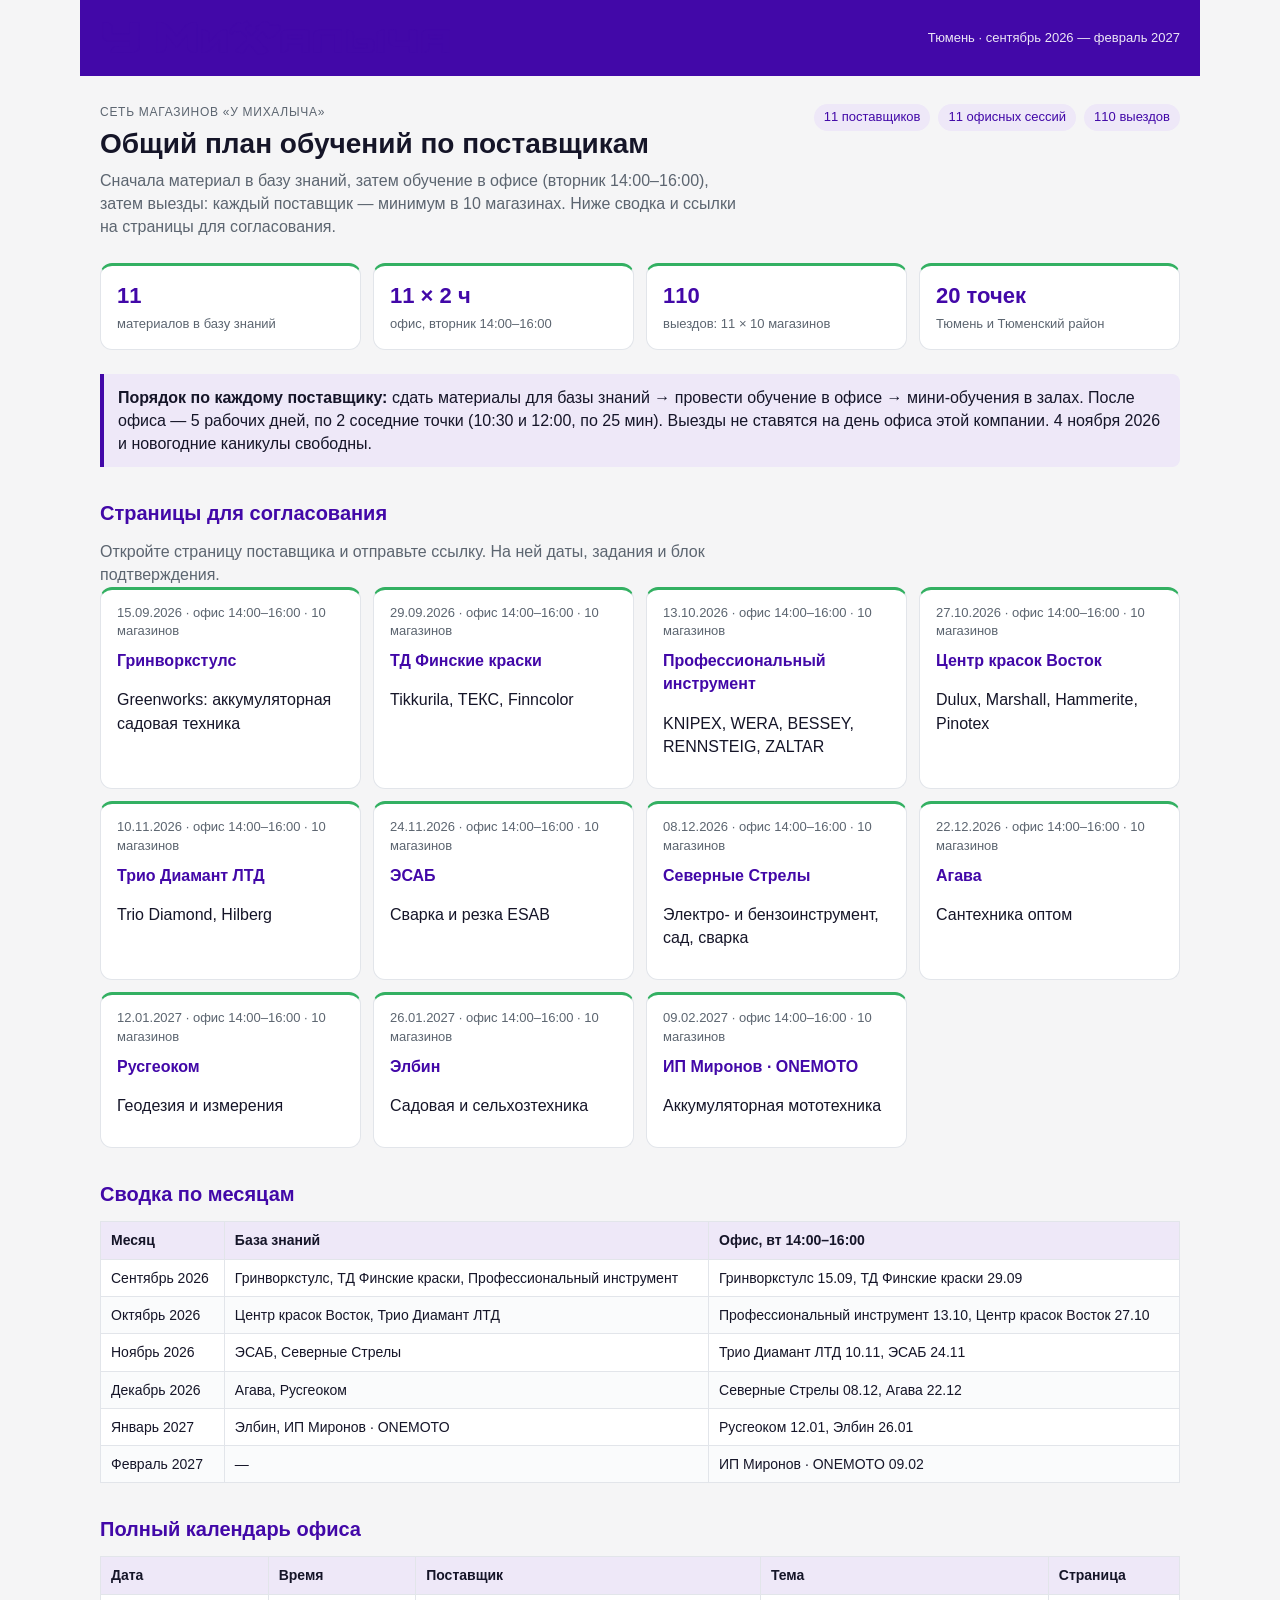
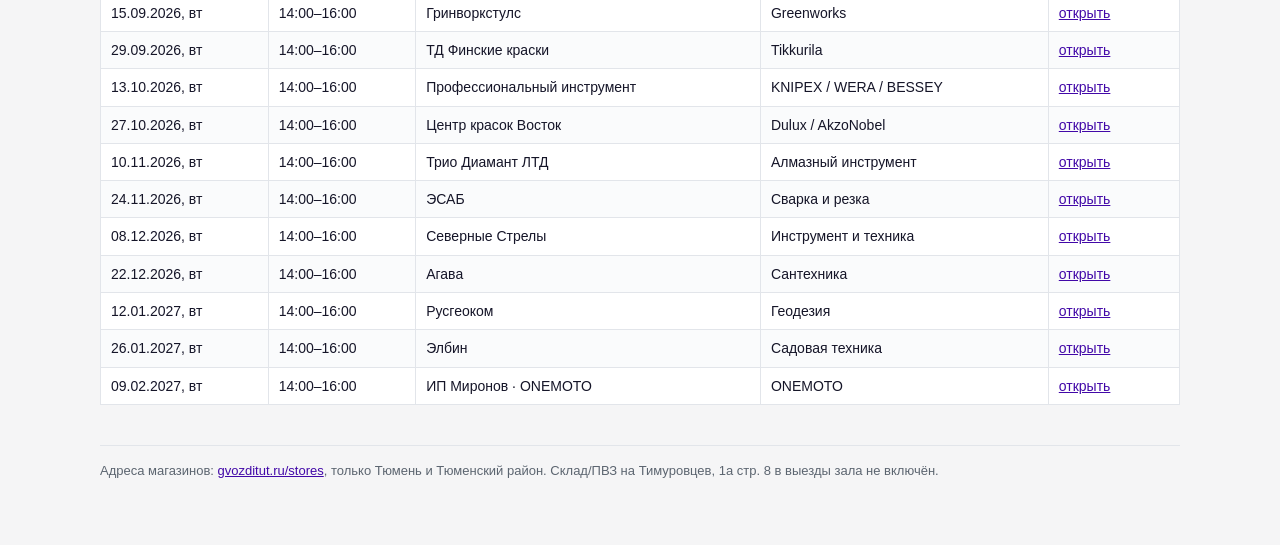
==== commit 4cfafe39: "Скрываем адреса магазинов в графиках и убираем календарь выездов с общей страницы. Co-authored-by: C" ====
--- a/index.html
+++ b/index.html
@@ -104,16 +104,15 @@
           <th>Месяц</th>
           <th>База знаний</th>
           <th>Офис, вт 14:00–16:00</th>
-          <th>Выезды в магазины</th>
         </tr>
       </thead>
       <tbody>
-        <tr><td>Сентябрь 2026</td><td>Гринворкстулс, ТД Финские краски, Профессиональный инструмент</td><td>Гринворкстулс 15.09, ТД Финские краски 29.09</td><td>12 выездов</td></tr>
-        <tr><td>Октябрь 2026</td><td>Центр красок Восток, Трио Диамант ЛТД</td><td>Профессиональный инструмент 13.10, Центр красок Восток 27.10</td><td>24 выездов</td></tr>
-        <tr><td>Ноябрь 2026</td><td>ЭСАБ, Северные Стрелы</td><td>Трио Диамант ЛТД 10.11, ЭСАБ 24.11</td><td>22 выездов</td></tr>
-        <tr><td>Декабрь 2026</td><td>Агава, Русгеоком</td><td>Северные Стрелы 08.12, Агава 22.12</td><td>22 выездов</td></tr>
-        <tr><td>Январь 2027</td><td>Элбин, ИП Миронов · ONEMOTO</td><td>Русгеоком 12.01, Элбин 26.01</td><td>16 выездов</td></tr>
-        <tr><td>Февраль 2027</td><td>—</td><td>ИП Миронов · ONEMOTO 09.02</td><td>14 выездов</td></tr>
+        <tr><td>Сентябрь 2026</td><td>Гринворкстулс, ТД Финские краски, Профессиональный инструмент</td><td>Гринворкстулс 15.09, ТД Финские краски 29.09</td></tr>
+        <tr><td>Октябрь 2026</td><td>Центр красок Восток, Трио Диамант ЛТД</td><td>Профессиональный инструмент 13.10, Центр красок Восток 27.10</td></tr>
+        <tr><td>Ноябрь 2026</td><td>ЭСАБ, Северные Стрелы</td><td>Трио Диамант ЛТД 10.11, ЭСАБ 24.11</td></tr>
+        <tr><td>Декабрь 2026</td><td>Агава, Русгеоком</td><td>Северные Стрелы 08.12, Агава 22.12</td></tr>
+        <tr><td>Январь 2027</td><td>Элбин, ИП Миронов · ONEMOTO</td><td>Русгеоком 12.01, Элбин 26.01</td></tr>
+        <tr><td>Февраль 2027</td><td>—</td><td>ИП Миронов · ONEMOTO 09.02</td></tr>
       </tbody>
     </table>
 
@@ -137,125 +136,6 @@
       </tbody>
     </table>
 
-    <h2>Календарь выездов (110)</h2>
-    <table>
-      <thead>
-        <tr><th>Дата</th><th>Время</th><th>Поставщик</th><th>Магазин</th></tr>
-      </thead>
-      <tbody>
-        <tr><td>16.09.2026, ср</td><td>10:30–10:55</td><td>Гринворкстулс</td><td>г. Тюмень, ул. Дружбы, 66 (инструмент)</td></tr>
-        <tr><td>16.09.2026, ср</td><td>12:00–12:25</td><td>Гринворкстулс</td><td>г. Тюмень, ул. Дружбы, 66 (сантехника)</td></tr>
-        <tr><td>17.09.2026, чт</td><td>10:30–10:55</td><td>Гринворкстулс</td><td>г. Тюмень, ул. Авторемонтная, 49</td></tr>
-        <tr><td>17.09.2026, чт</td><td>12:00–12:25</td><td>Гринворкстулс</td><td>г. Тюмень, ул. Республики, 256а, корп. 5</td></tr>
-        <tr><td>18.09.2026, пт</td><td>10:30–10:55</td><td>Гринворкстулс</td><td>г. Тюмень, ул. Бабарынка, 10б</td></tr>
-        <tr><td>18.09.2026, пт</td><td>12:00–12:25</td><td>Гринворкстулс</td><td>г. Тюмень, Московский тракт 6 км, стр. 2</td></tr>
-        <tr><td>21.09.2026, пн</td><td>10:30–10:55</td><td>Гринворкстулс</td><td>г. Тюмень, Старый Тобольский тракт 3 км, 6А</td></tr>
-        <tr><td>21.09.2026, пн</td><td>12:00–12:25</td><td>Гринворкстулс</td><td>с/о Чайка, ул. Центральная, 108</td></tr>
-        <tr><td>22.09.2026, вт</td><td>10:30–10:55</td><td>Гринворкстулс</td><td>с. Луговое, ул. Ивана Усольцева, 2</td></tr>
-        <tr><td>22.09.2026, вт</td><td>12:00–12:25</td><td>Гринворкстулс</td><td>с. Ембаево, ул. Бульварная, 2А</td></tr>
-        <tr><td>30.09.2026, ср</td><td>10:30–10:55</td><td>ТД Финские краски</td><td>г. Тюмень, ул. Авторемонтная, 49</td></tr>
-        <tr><td>30.09.2026, ср</td><td>12:00–12:25</td><td>ТД Финские краски</td><td>г. Тюмень, ул. Республики, 256а, корп. 5</td></tr>
-        <tr><td>01.10.2026, чт</td><td>10:30–10:55</td><td>ТД Финские краски</td><td>г. Тюмень, ул. Бабарынка, 10б</td></tr>
-        <tr><td>01.10.2026, чт</td><td>12:00–12:25</td><td>ТД Финские краски</td><td>г. Тюмень, Московский тракт 6 км, стр. 2</td></tr>
-        <tr><td>02.10.2026, пт</td><td>10:30–10:55</td><td>ТД Финские краски</td><td>г. Тюмень, Старый Тобольский тракт 3 км, 6А</td></tr>
-        <tr><td>02.10.2026, пт</td><td>12:00–12:25</td><td>ТД Финские краски</td><td>с/о Чайка, ул. Центральная, 108</td></tr>
-        <tr><td>05.10.2026, пн</td><td>10:30–10:55</td><td>ТД Финские краски</td><td>с. Луговое, ул. Ивана Усольцева, 2</td></tr>
-        <tr><td>05.10.2026, пн</td><td>12:00–12:25</td><td>ТД Финские краски</td><td>с. Ембаево, ул. Бульварная, 2А</td></tr>
-        <tr><td>06.10.2026, вт</td><td>10:30–10:55</td><td>ТД Финские краски</td><td>рп Боровский, ул. Набережная, 66</td></tr>
-        <tr><td>06.10.2026, вт</td><td>12:00–12:25</td><td>ТД Финские краски</td><td>п. Березняковский, ул. Омутинская, 26а</td></tr>
-        <tr><td>14.10.2026, ср</td><td>10:30–10:55</td><td>Профессиональный инструмент</td><td>г. Тюмень, ул. Бабарынка, 10б</td></tr>
-        <tr><td>14.10.2026, ср</td><td>12:00–12:25</td><td>Профессиональный инструмент</td><td>г. Тюмень, Московский тракт 6 км, стр. 2</td></tr>
-        <tr><td>15.10.2026, чт</td><td>10:30–10:55</td><td>Профессиональный инструмент</td><td>г. Тюмень, Старый Тобольский тракт 3 км, 6А</td></tr>
-        <tr><td>15.10.2026, чт</td><td>12:00–12:25</td><td>Профессиональный инструмент</td><td>с/о Чайка, ул. Центральная, 108</td></tr>
-        <tr><td>16.10.2026, пт</td><td>10:30–10:55</td><td>Профессиональный инструмент</td><td>с. Луговое, ул. Ивана Усольцева, 2</td></tr>
-        <tr><td>16.10.2026, пт</td><td>12:00–12:25</td><td>Профессиональный инструмент</td><td>с. Ембаево, ул. Бульварная, 2А</td></tr>
-        <tr><td>19.10.2026, пн</td><td>10:30–10:55</td><td>Профессиональный инструмент</td><td>рп Боровский, ул. Набережная, 66</td></tr>
-        <tr><td>19.10.2026, пн</td><td>12:00–12:25</td><td>Профессиональный инструмент</td><td>п. Березняковский, ул. Омутинская, 26а</td></tr>
-        <tr><td>20.10.2026, вт</td><td>10:30–10:55</td><td>Профессиональный инструмент</td><td>с. Червишево, Юбилейный квартал, 1а</td></tr>
-        <tr><td>20.10.2026, вт</td><td>12:00–12:25</td><td>Профессиональный инструмент</td><td>с. Перевалово, ул. Трактовая, 44</td></tr>
-        <tr><td>28.10.2026, ср</td><td>10:30–10:55</td><td>Центр красок Восток</td><td>г. Тюмень, Старый Тобольский тракт 3 км, 6А</td></tr>
-        <tr><td>28.10.2026, ср</td><td>12:00–12:25</td><td>Центр красок Восток</td><td>с/о Чайка, ул. Центральная, 108</td></tr>
-        <tr><td>29.10.2026, чт</td><td>10:30–10:55</td><td>Центр красок Восток</td><td>с. Луговое, ул. Ивана Усольцева, 2</td></tr>
-        <tr><td>29.10.2026, чт</td><td>12:00–12:25</td><td>Центр красок Восток</td><td>с. Ембаево, ул. Бульварная, 2А</td></tr>
-        <tr><td>30.10.2026, пт</td><td>10:30–10:55</td><td>Центр красок Восток</td><td>рп Боровский, ул. Набережная, 66</td></tr>
-        <tr><td>30.10.2026, пт</td><td>12:00–12:25</td><td>Центр красок Восток</td><td>п. Березняковский, ул. Омутинская, 26а</td></tr>
-        <tr><td>02.11.2026, пн</td><td>10:30–10:55</td><td>Центр красок Восток</td><td>с. Червишево, Юбилейный квартал, 1а</td></tr>
-        <tr><td>02.11.2026, пн</td><td>12:00–12:25</td><td>Центр красок Восток</td><td>с. Перевалово, ул. Трактовая, 44</td></tr>
-        <tr><td>03.11.2026, вт</td><td>10:30–10:55</td><td>Центр красок Восток</td><td>с. Успенка, ул. Коммунаров, 3а</td></tr>
-        <tr><td>03.11.2026, вт</td><td>12:00–12:25</td><td>Центр красок Восток</td><td>рп Винзили, ул. Полевая, 1в</td></tr>
-        <tr><td>11.11.2026, ср</td><td>10:30–10:55</td><td>Трио Диамант ЛТД</td><td>с. Луговое, ул. Ивана Усольцева, 2</td></tr>
-        <tr><td>11.11.2026, ср</td><td>12:00–12:25</td><td>Трио Диамант ЛТД</td><td>с. Ембаево, ул. Бульварная, 2А</td></tr>
-        <tr><td>12.11.2026, чт</td><td>10:30–10:55</td><td>Трио Диамант ЛТД</td><td>рп Боровский, ул. Набережная, 66</td></tr>
-        <tr><td>12.11.2026, чт</td><td>12:00–12:25</td><td>Трио Диамант ЛТД</td><td>п. Березняковский, ул. Омутинская, 26а</td></tr>
-        <tr><td>13.11.2026, пт</td><td>10:30–10:55</td><td>Трио Диамант ЛТД</td><td>с. Червишево, Юбилейный квартал, 1а</td></tr>
-        <tr><td>13.11.2026, пт</td><td>12:00–12:25</td><td>Трио Диамант ЛТД</td><td>с. Перевалово, ул. Трактовая, 44</td></tr>
-        <tr><td>16.11.2026, пн</td><td>10:30–10:55</td><td>Трио Диамант ЛТД</td><td>с. Успенка, ул. Коммунаров, 3а</td></tr>
-        <tr><td>16.11.2026, пн</td><td>12:00–12:25</td><td>Трио Диамант ЛТД</td><td>рп Винзили, ул. Полевая, 1в</td></tr>
-        <tr><td>17.11.2026, вт</td><td>10:30–10:55</td><td>Трио Диамант ЛТД</td><td>д. Решетникова, ул. Свободы, 12</td></tr>
-        <tr><td>17.11.2026, вт</td><td>12:00–12:25</td><td>Трио Диамант ЛТД</td><td>д. Ожогина, ул. Садовая, 1в</td></tr>
-        <tr><td>25.11.2026, ср</td><td>10:30–10:55</td><td>ЭСАБ</td><td>рп Боровский, ул. Набережная, 66</td></tr>
-        <tr><td>25.11.2026, ср</td><td>12:00–12:25</td><td>ЭСАБ</td><td>п. Березняковский, ул. Омутинская, 26а</td></tr>
-        <tr><td>26.11.2026, чт</td><td>10:30–10:55</td><td>ЭСАБ</td><td>с. Червишево, Юбилейный квартал, 1а</td></tr>
-        <tr><td>26.11.2026, чт</td><td>12:00–12:25</td><td>ЭСАБ</td><td>с. Перевалово, ул. Трактовая, 44</td></tr>
-        <tr><td>27.11.2026, пт</td><td>10:30–10:55</td><td>ЭСАБ</td><td>с. Успенка, ул. Коммунаров, 3а</td></tr>
-        <tr><td>27.11.2026, пт</td><td>12:00–12:25</td><td>ЭСАБ</td><td>рп Винзили, ул. Полевая, 1в</td></tr>
-        <tr><td>30.11.2026, пн</td><td>10:30–10:55</td><td>ЭСАБ</td><td>д. Решетникова, ул. Свободы, 12</td></tr>
-        <tr><td>30.11.2026, пн</td><td>12:00–12:25</td><td>ЭСАБ</td><td>д. Ожогина, ул. Садовая, 1в</td></tr>
-        <tr><td>01.12.2026, вт</td><td>10:30–10:55</td><td>ЭСАБ</td><td>с. Мальково, ул. Юбилейная, 8А</td></tr>
-        <tr><td>01.12.2026, вт</td><td>12:00–12:25</td><td>ЭСАБ</td><td>д. Ушакова, ул. Новая, 16</td></tr>
-        <tr><td>09.12.2026, ср</td><td>10:30–10:55</td><td>Северные Стрелы</td><td>с. Червишево, Юбилейный квартал, 1а</td></tr>
-        <tr><td>09.12.2026, ср</td><td>12:00–12:25</td><td>Северные Стрелы</td><td>с. Перевалово, ул. Трактовая, 44</td></tr>
-        <tr><td>10.12.2026, чт</td><td>10:30–10:55</td><td>Северные Стрелы</td><td>с. Успенка, ул. Коммунаров, 3а</td></tr>
-        <tr><td>10.12.2026, чт</td><td>12:00–12:25</td><td>Северные Стрелы</td><td>рп Винзили, ул. Полевая, 1в</td></tr>
-        <tr><td>11.12.2026, пт</td><td>10:30–10:55</td><td>Северные Стрелы</td><td>д. Решетникова, ул. Свободы, 12</td></tr>
-        <tr><td>11.12.2026, пт</td><td>12:00–12:25</td><td>Северные Стрелы</td><td>д. Ожогина, ул. Садовая, 1в</td></tr>
-        <tr><td>14.12.2026, пн</td><td>10:30–10:55</td><td>Северные Стрелы</td><td>с. Мальково, ул. Юбилейная, 8А</td></tr>
-        <tr><td>14.12.2026, пн</td><td>12:00–12:25</td><td>Северные Стрелы</td><td>д. Ушакова, ул. Новая, 16</td></tr>
-        <tr><td>15.12.2026, вт</td><td>10:30–10:55</td><td>Северные Стрелы</td><td>г. Тюмень, ул. Дружбы, 66 (инструмент)</td></tr>
-        <tr><td>15.12.2026, вт</td><td>12:00–12:25</td><td>Северные Стрелы</td><td>г. Тюмень, ул. Дружбы, 66 (сантехника)</td></tr>
-        <tr><td>23.12.2026, ср</td><td>10:30–10:55</td><td>Агава</td><td>с. Успенка, ул. Коммунаров, 3а</td></tr>
-        <tr><td>23.12.2026, ср</td><td>12:00–12:25</td><td>Агава</td><td>рп Винзили, ул. Полевая, 1в</td></tr>
-        <tr><td>24.12.2026, чт</td><td>10:30–10:55</td><td>Агава</td><td>д. Решетникова, ул. Свободы, 12</td></tr>
-        <tr><td>24.12.2026, чт</td><td>12:00–12:25</td><td>Агава</td><td>д. Ожогина, ул. Садовая, 1в</td></tr>
-        <tr><td>25.12.2026, пт</td><td>10:30–10:55</td><td>Агава</td><td>с. Мальково, ул. Юбилейная, 8А</td></tr>
-        <tr><td>25.12.2026, пт</td><td>12:00–12:25</td><td>Агава</td><td>д. Ушакова, ул. Новая, 16</td></tr>
-        <tr><td>28.12.2026, пн</td><td>10:30–10:55</td><td>Агава</td><td>г. Тюмень, ул. Дружбы, 66 (инструмент)</td></tr>
-        <tr><td>28.12.2026, пн</td><td>12:00–12:25</td><td>Агава</td><td>г. Тюмень, ул. Дружбы, 66 (сантехника)</td></tr>
-        <tr><td>29.12.2026, вт</td><td>10:30–10:55</td><td>Агава</td><td>г. Тюмень, ул. Авторемонтная, 49</td></tr>
-        <tr><td>29.12.2026, вт</td><td>12:00–12:25</td><td>Агава</td><td>г. Тюмень, ул. Республики, 256а, корп. 5</td></tr>
-        <tr><td>13.01.2027, ср</td><td>10:30–10:55</td><td>Русгеоком</td><td>д. Решетникова, ул. Свободы, 12</td></tr>
-        <tr><td>13.01.2027, ср</td><td>12:00–12:25</td><td>Русгеоком</td><td>д. Ожогина, ул. Садовая, 1в</td></tr>
-        <tr><td>14.01.2027, чт</td><td>10:30–10:55</td><td>Русгеоком</td><td>с. Мальково, ул. Юбилейная, 8А</td></tr>
-        <tr><td>14.01.2027, чт</td><td>12:00–12:25</td><td>Русгеоком</td><td>д. Ушакова, ул. Новая, 16</td></tr>
-        <tr><td>15.01.2027, пт</td><td>10:30–10:55</td><td>Русгеоком</td><td>г. Тюмень, ул. Дружбы, 66 (инструмент)</td></tr>
-        <tr><td>15.01.2027, пт</td><td>12:00–12:25</td><td>Русгеоком</td><td>г. Тюмень, ул. Дружбы, 66 (сантехника)</td></tr>
-        <tr><td>18.01.2027, пн</td><td>10:30–10:55</td><td>Русгеоком</td><td>г. Тюмень, ул. Авторемонтная, 49</td></tr>
-        <tr><td>18.01.2027, пн</td><td>12:00–12:25</td><td>Русгеоком</td><td>г. Тюмень, ул. Республики, 256а, корп. 5</td></tr>
-        <tr><td>19.01.2027, вт</td><td>10:30–10:55</td><td>Русгеоком</td><td>г. Тюмень, ул. Бабарынка, 10б</td></tr>
-        <tr><td>19.01.2027, вт</td><td>12:00–12:25</td><td>Русгеоком</td><td>г. Тюмень, Московский тракт 6 км, стр. 2</td></tr>
-        <tr><td>27.01.2027, ср</td><td>10:30–10:55</td><td>Элбин</td><td>с. Мальково, ул. Юбилейная, 8А</td></tr>
-        <tr><td>27.01.2027, ср</td><td>12:00–12:25</td><td>Элбин</td><td>д. Ушакова, ул. Новая, 16</td></tr>
-        <tr><td>28.01.2027, чт</td><td>10:30–10:55</td><td>Элбин</td><td>г. Тюмень, ул. Дружбы, 66 (инструмент)</td></tr>
-        <tr><td>28.01.2027, чт</td><td>12:00–12:25</td><td>Элбин</td><td>г. Тюмень, ул. Дружбы, 66 (сантехника)</td></tr>
-        <tr><td>29.01.2027, пт</td><td>10:30–10:55</td><td>Элбин</td><td>г. Тюмень, ул. Авторемонтная, 49</td></tr>
-        <tr><td>29.01.2027, пт</td><td>12:00–12:25</td><td>Элбин</td><td>г. Тюмень, ул. Республики, 256а, корп. 5</td></tr>
-        <tr><td>01.02.2027, пн</td><td>10:30–10:55</td><td>Элбин</td><td>г. Тюмень, ул. Бабарынка, 10б</td></tr>
-        <tr><td>01.02.2027, пн</td><td>12:00–12:25</td><td>Элбин</td><td>г. Тюмень, Московский тракт 6 км, стр. 2</td></tr>
-        <tr><td>02.02.2027, вт</td><td>10:30–10:55</td><td>Элбин</td><td>г. Тюмень, Старый Тобольский тракт 3 км, 6А</td></tr>
-        <tr><td>02.02.2027, вт</td><td>12:00–12:25</td><td>Элбин</td><td>с/о Чайка, ул. Центральная, 108</td></tr>
-        <tr><td>10.02.2027, ср</td><td>10:30–10:55</td><td>ИП Миронов · ONEMOTO</td><td>рп Боровский, ул. Набережная, 66</td></tr>
-        <tr><td>10.02.2027, ср</td><td>12:00–12:25</td><td>ИП Миронов · ONEMOTO</td><td>п. Березняковский, ул. Омутинская, 26а</td></tr>
-        <tr><td>11.02.2027, чт</td><td>10:30–10:55</td><td>ИП Миронов · ONEMOTO</td><td>с. Червишево, Юбилейный квартал, 1а</td></tr>
-        <tr><td>11.02.2027, чт</td><td>12:00–12:25</td><td>ИП Миронов · ONEMOTO</td><td>с. Перевалово, ул. Трактовая, 44</td></tr>
-        <tr><td>12.02.2027, пт</td><td>10:30–10:55</td><td>ИП Миронов · ONEMOTO</td><td>с. Успенка, ул. Коммунаров, 3а</td></tr>
-        <tr><td>12.02.2027, пт</td><td>12:00–12:25</td><td>ИП Миронов · ONEMOTO</td><td>рп Винзили, ул. Полевая, 1в</td></tr>
-        <tr><td>15.02.2027, пн</td><td>10:30–10:55</td><td>ИП Миронов · ONEMOTO</td><td>д. Решетникова, ул. Свободы, 12</td></tr>
-        <tr><td>15.02.2027, пн</td><td>12:00–12:25</td><td>ИП Миронов · ONEMOTO</td><td>д. Ожогина, ул. Садовая, 1в</td></tr>
-        <tr><td>16.02.2027, вт</td><td>10:30–10:55</td><td>ИП Миронов · ONEMOTO</td><td>с. Мальково, ул. Юбилейная, 8А</td></tr>
-        <tr><td>16.02.2027, вт</td><td>12:00–12:25</td><td>ИП Миронов · ONEMOTO</td><td>д. Ушакова, ул. Новая, 16</td></tr>
-      </tbody>
-    </table>
-
     <footer>
       Адреса магазинов: <a href="https://gvozditut.ru/stores/">gvozditut.ru/stores</a>, только Тюмень и Тюменский район. Склад/ПВЗ на Тимуровцев, 1а стр. 8 в выезды зала не включён.
     </footer>
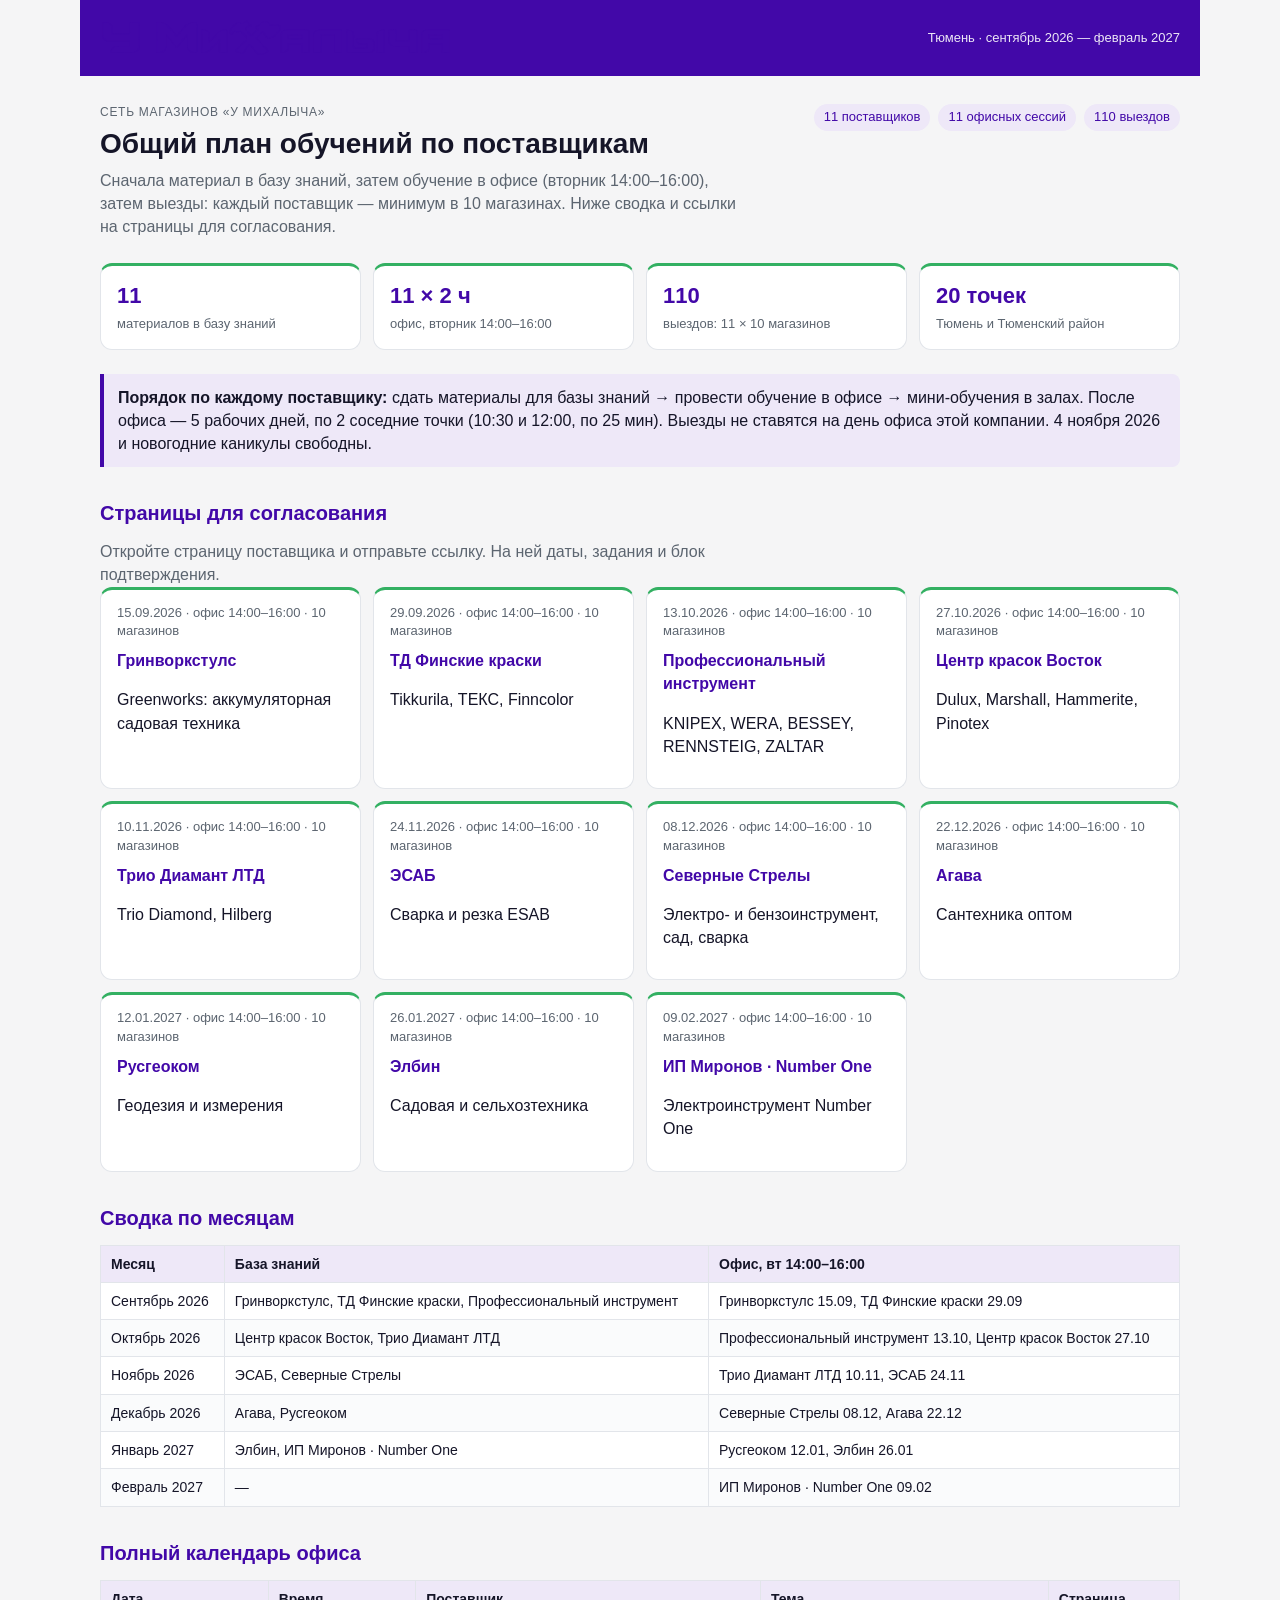
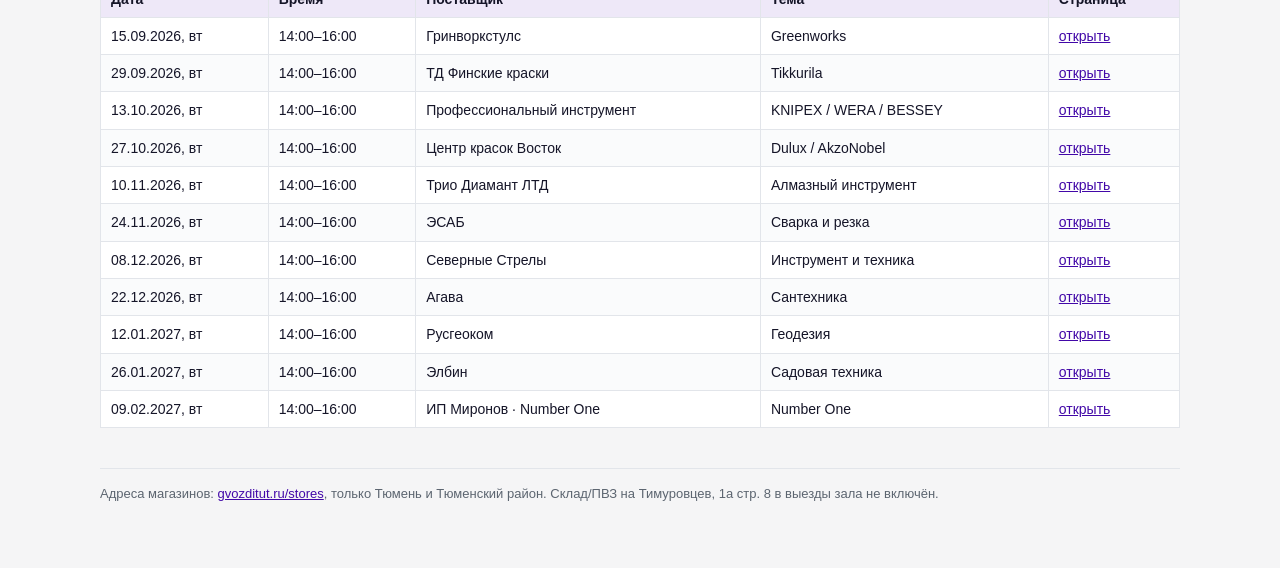
==== commit 8512216f: "Оформляем страницу ИП Миронова в цветах Number One с n1tools.ru. Co-authored-by: Cursor <cursoragent" ====
--- a/index.html
+++ b/index.html
@@ -92,8 +92,8 @@
       </a>
       <a class="card" href="p/onemoto.html">
         <div class="meta">09.02.2027 · офис 14:00–16:00 · 10 магазинов</div>
-        <h3>ИП Миронов · ONEMOTO</h3>
-        <p>Аккумуляторная мототехника</p>
+        <h3>ИП Миронов · Number One</h3>
+        <p>Электроинструмент Number One</p>
       </a>
     </div>
 
@@ -111,8 +111,8 @@
         <tr><td>Октябрь 2026</td><td>Центр красок Восток, Трио Диамант ЛТД</td><td>Профессиональный инструмент 13.10, Центр красок Восток 27.10</td></tr>
         <tr><td>Ноябрь 2026</td><td>ЭСАБ, Северные Стрелы</td><td>Трио Диамант ЛТД 10.11, ЭСАБ 24.11</td></tr>
         <tr><td>Декабрь 2026</td><td>Агава, Русгеоком</td><td>Северные Стрелы 08.12, Агава 22.12</td></tr>
-        <tr><td>Январь 2027</td><td>Элбин, ИП Миронов · ONEMOTO</td><td>Русгеоком 12.01, Элбин 26.01</td></tr>
-        <tr><td>Февраль 2027</td><td>—</td><td>ИП Миронов · ONEMOTO 09.02</td></tr>
+        <tr><td>Январь 2027</td><td>Элбин, ИП Миронов · Number One</td><td>Русгеоком 12.01, Элбин 26.01</td></tr>
+        <tr><td>Февраль 2027</td><td>—</td><td>ИП Миронов · Number One 09.02</td></tr>
       </tbody>
     </table>
 
@@ -132,7 +132,7 @@
         <tr><td>22.12.2026, вт</td><td>14:00–16:00</td><td>Агава</td><td>Сантехника</td><td><a href="p/agava.html">открыть</a></td></tr>
         <tr><td>12.01.2027, вт</td><td>14:00–16:00</td><td>Русгеоком</td><td>Геодезия</td><td><a href="p/rusgeokom.html">открыть</a></td></tr>
         <tr><td>26.01.2027, вт</td><td>14:00–16:00</td><td>Элбин</td><td>Садовая техника</td><td><a href="p/elbin.html">открыть</a></td></tr>
-        <tr><td>09.02.2027, вт</td><td>14:00–16:00</td><td>ИП Миронов · ONEMOTO</td><td>ONEMOTO</td><td><a href="p/onemoto.html">открыть</a></td></tr>
+        <tr><td>09.02.2027, вт</td><td>14:00–16:00</td><td>ИП Миронов · Number One</td><td>Number One</td><td><a href="p/onemoto.html">открыть</a></td></tr>
       </tbody>
     </table>
 
--- a/css/style.css
+++ b/css/style.css
@@ -200,11 +200,11 @@
 body.theme-agava { --brand: #4208a8; --brand-2: #33b062; --brand-soft: #eee8f8; }
 body.theme-rusgeocom { --brand: #4208a8; --brand-2: #33b062; --brand-soft: #eee8f8; }
 body.theme-elbin { --brand: #4208a8; --brand-2: #33b062; --brand-soft: #eee8f8; }
-body.theme-onemoto { --brand: #111111; --brand-2: #F5C518; --brand-soft: #f7f3e0; }
-
-body.theme-esab h2, body.theme-onemoto h2 { color: var(--brand); }
+body.theme-n1tools { --brand: #e30613; --brand-2: #1d1d1b; --brand-soft: #fce8ea; }
+
+body.theme-esab h2 { color: var(--brand); }
 body.theme-esab .pill { background: #111; color: #F8EE00; }
-body.theme-onemoto .pill { background: #111; color: #F5C518; }
+body.theme-n1tools .pill { background: #e30613; color: #fff; }
 
 .page-hero {
   background: var(--brand);
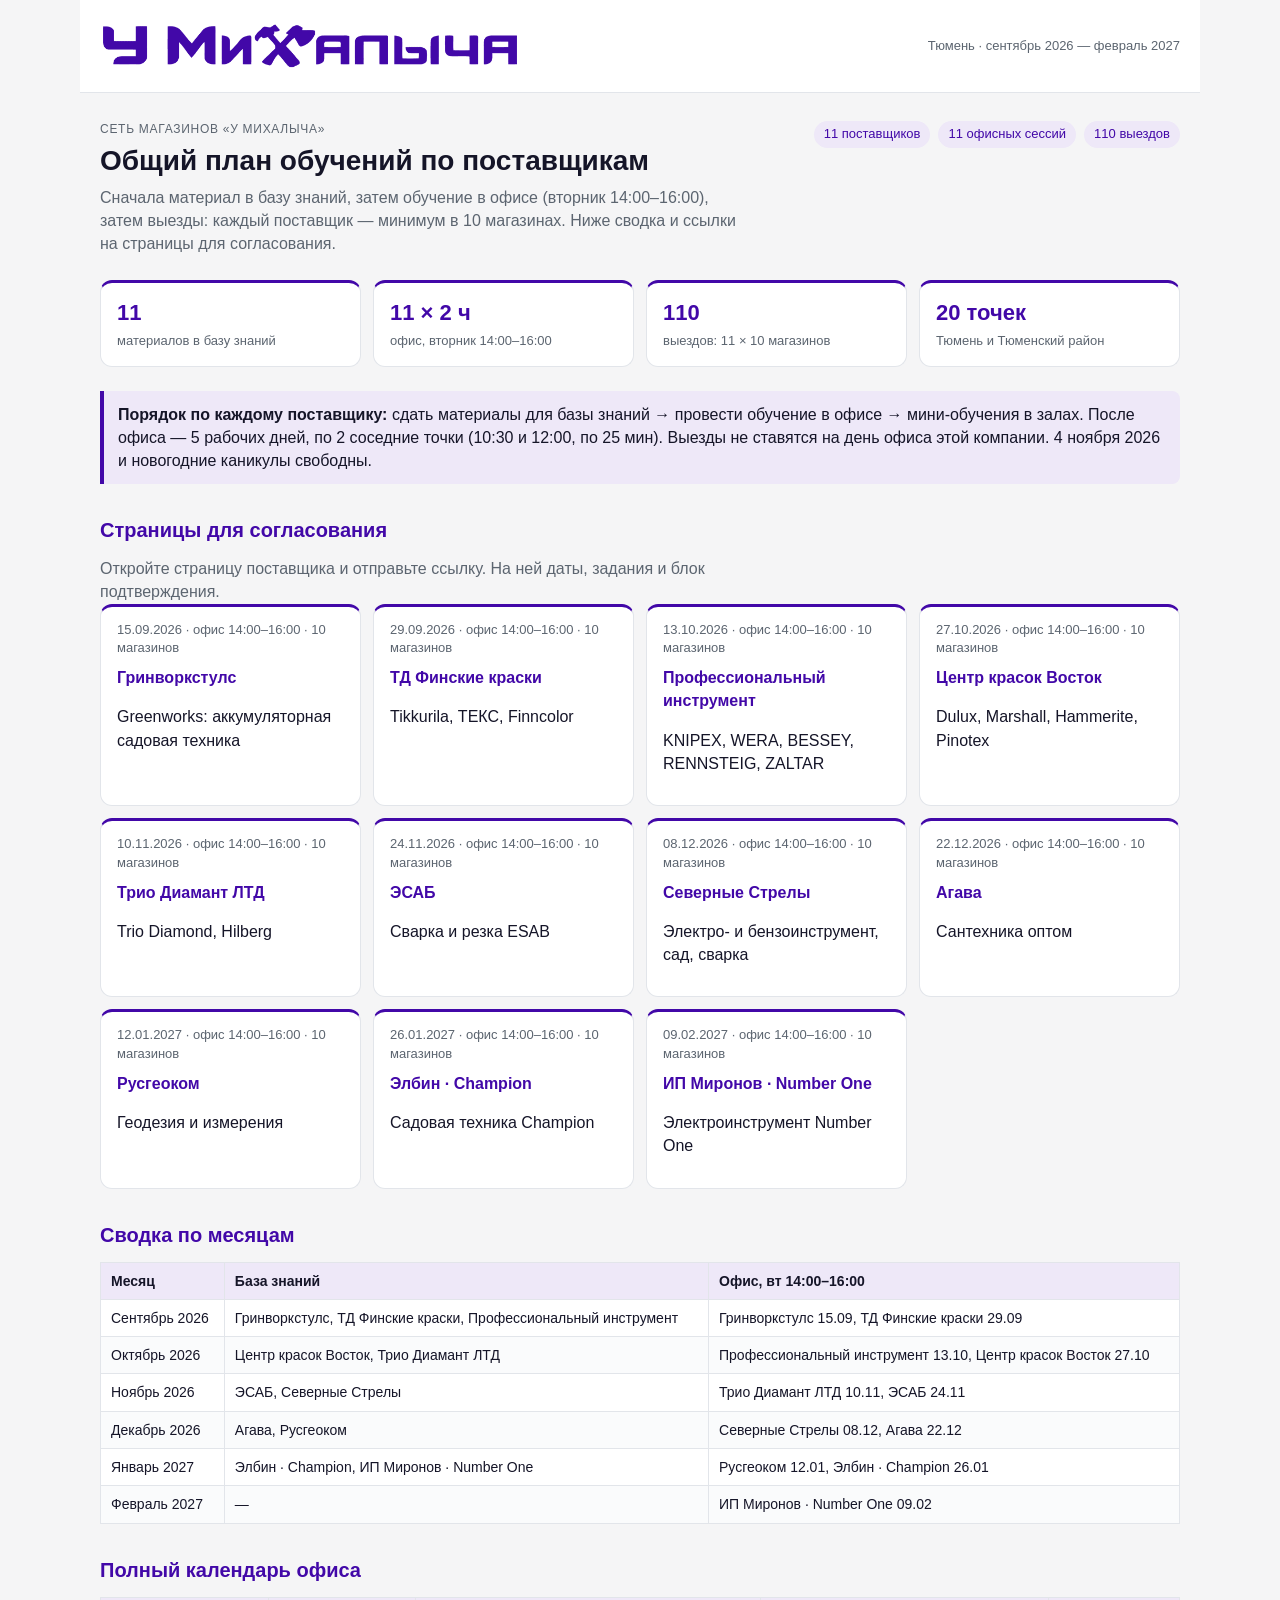
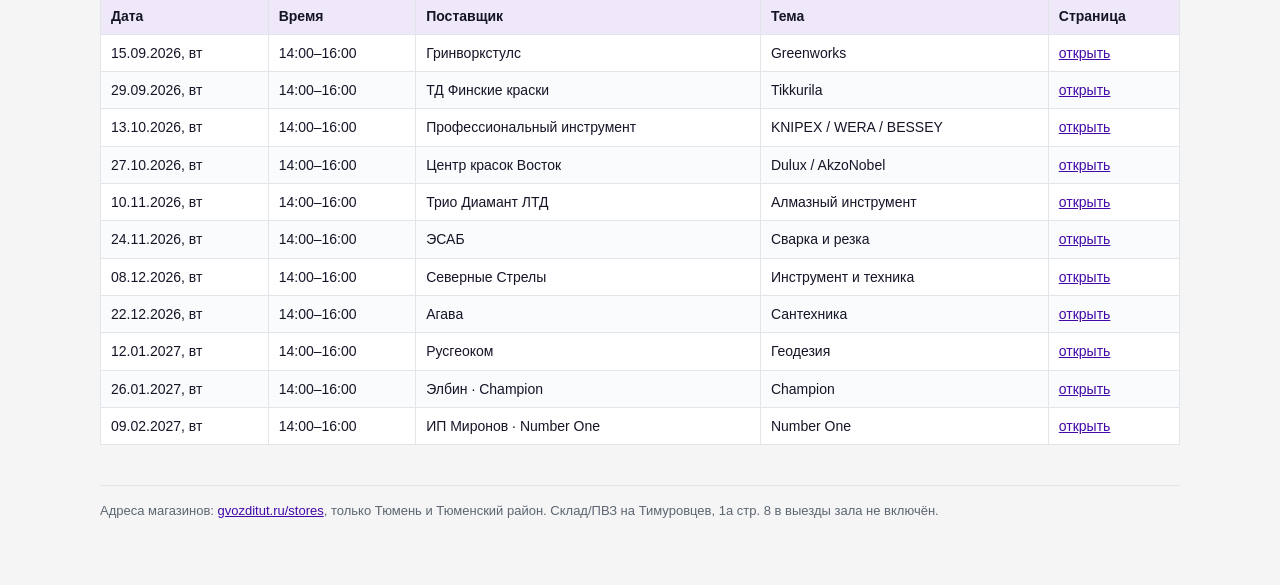
==== commit 3ed2f117: "Оформляем Северные Стрелы, Русгеоком и Элбин в цветах их сайтов. Co-authored-by: Cursor <cursoragent" ====
--- a/index.html
+++ b/index.html
@@ -87,8 +87,8 @@
       </a>
       <a class="card" href="p/elbin.html">
         <div class="meta">26.01.2027 · офис 14:00–16:00 · 10 магазинов</div>
-        <h3>Элбин</h3>
-        <p>Садовая и сельхозтехника</p>
+        <h3>Элбин · Champion</h3>
+        <p>Садовая техника Champion</p>
       </a>
       <a class="card" href="p/onemoto.html">
         <div class="meta">09.02.2027 · офис 14:00–16:00 · 10 магазинов</div>
@@ -111,7 +111,7 @@
         <tr><td>Октябрь 2026</td><td>Центр красок Восток, Трио Диамант ЛТД</td><td>Профессиональный инструмент 13.10, Центр красок Восток 27.10</td></tr>
         <tr><td>Ноябрь 2026</td><td>ЭСАБ, Северные Стрелы</td><td>Трио Диамант ЛТД 10.11, ЭСАБ 24.11</td></tr>
         <tr><td>Декабрь 2026</td><td>Агава, Русгеоком</td><td>Северные Стрелы 08.12, Агава 22.12</td></tr>
-        <tr><td>Январь 2027</td><td>Элбин, ИП Миронов · Number One</td><td>Русгеоком 12.01, Элбин 26.01</td></tr>
+        <tr><td>Январь 2027</td><td>Элбин · Champion, ИП Миронов · Number One</td><td>Русгеоком 12.01, Элбин · Champion 26.01</td></tr>
         <tr><td>Февраль 2027</td><td>—</td><td>ИП Миронов · Number One 09.02</td></tr>
       </tbody>
     </table>
@@ -131,7 +131,7 @@
         <tr><td>08.12.2026, вт</td><td>14:00–16:00</td><td>Северные Стрелы</td><td>Инструмент и техника</td><td><a href="p/severnye-strely.html">открыть</a></td></tr>
         <tr><td>22.12.2026, вт</td><td>14:00–16:00</td><td>Агава</td><td>Сантехника</td><td><a href="p/agava.html">открыть</a></td></tr>
         <tr><td>12.01.2027, вт</td><td>14:00–16:00</td><td>Русгеоком</td><td>Геодезия</td><td><a href="p/rusgeokom.html">открыть</a></td></tr>
-        <tr><td>26.01.2027, вт</td><td>14:00–16:00</td><td>Элбин</td><td>Садовая техника</td><td><a href="p/elbin.html">открыть</a></td></tr>
+        <tr><td>26.01.2027, вт</td><td>14:00–16:00</td><td>Элбин · Champion</td><td>Champion</td><td><a href="p/elbin.html">открыть</a></td></tr>
         <tr><td>09.02.2027, вт</td><td>14:00–16:00</td><td>ИП Миронов · Number One</td><td>Number One</td><td><a href="p/onemoto.html">открыть</a></td></tr>
       </tbody>
     </table>
--- a/css/style.css
+++ b/css/style.css
@@ -1,6 +1,5 @@
 :root {
   --um-purple: #4208a8;
-  --um-green: #33b062;
   --um-orange: #fd6114;
   --ink: #151528;
   --muted: #5c6570;
@@ -8,7 +7,7 @@
   --paper: #f5f5f6;
   --card: #fff;
   --brand: #4208a8;
-  --brand-2: #33b062;
+  --brand-2: #fd6114;
   --brand-ink: #151528;
   --brand-soft: #eee8f8;
   --header-fg: #fff;
@@ -34,24 +33,26 @@
 }
 
 .topbar {
-  background: var(--um-purple);
-  color: #fff;
+  background: #fff;
+  color: var(--ink);
   margin: 0 -20px 28px;
-  padding: 16px 20px;
+  padding: 18px 20px;
   display: flex;
   justify-content: space-between;
   align-items: center;
   gap: 16px;
-}
-.topbar a { color: #fff; }
+  border-bottom: 1px solid var(--line);
+}
+.topbar a { color: var(--um-purple); }
 .topbar .logo {
-  height: 44px;
+  height: 56px;
   width: auto;
+  max-width: min(420px, 70vw);
   display: block;
 }
 .topbar .tag {
   font-size: 13px;
-  opacity: 0.9;
+  color: var(--muted);
   text-align: right;
 }
 
@@ -111,7 +112,7 @@
   border: 1px solid var(--line);
   border-radius: 12px;
   padding: 14px 16px;
-  border-top: 3px solid var(--um-green);
+  border-top: 3px solid var(--um-purple);
 }
 .stat b { display: block; font-size: 22px; color: var(--um-purple); }
 .stat span { color: var(--muted); font-size: 13px; }
@@ -151,7 +152,7 @@
   text-decoration: none;
   color: inherit;
   display: block;
-  border-top: 3px solid var(--um-green);
+  border-top: 3px solid var(--um-purple);
 }
 .card:hover { border-color: var(--um-purple); box-shadow: 0 6px 18px rgba(66, 8, 168, 0.08); }
 .card .meta { color: var(--muted); font-size: 13px; margin: 0 0 8px; }
@@ -196,15 +197,19 @@
 body.theme-dulux { --brand: #1F1E70; --brand-2: #2aa3d9; --brand-soft: #e8eaf6; }
 body.theme-trio { --brand: #E87722; --brand-2: #1A1A1A; --brand-soft: #f8eee6; }
 body.theme-esab { --brand: #111111; --brand-2: #F8EE00; --brand-soft: #f4f4e6; }
-body.theme-arrows { --brand: #4208a8; --brand-2: #33b062; --brand-soft: #eee8f8; }
-body.theme-agava { --brand: #4208a8; --brand-2: #33b062; --brand-soft: #eee8f8; }
-body.theme-rusgeocom { --brand: #4208a8; --brand-2: #33b062; --brand-soft: #eee8f8; }
-body.theme-elbin { --brand: #4208a8; --brand-2: #33b062; --brand-soft: #eee8f8; }
+body.theme-arrows { --brand: #327DAD; --brand-2: #3f4448; --brand-soft: #e8f4fb; }
+body.theme-agava { --brand: #4208a8; --brand-2: #fd6114; --brand-soft: #eee8f8; }
+body.theme-rusgeocom { --brand: #1C77C3; --brand-2: #62b7ff; --brand-soft: #e7f3fc; }
+body.theme-elbin { --brand: #111111; --brand-2: #ffd546; --brand-soft: #fff8d6; }
 body.theme-n1tools { --brand: #e30613; --brand-2: #1d1d1b; --brand-soft: #fce8ea; }
 
 body.theme-esab h2 { color: var(--brand); }
 body.theme-esab .pill { background: #111; color: #F8EE00; }
 body.theme-n1tools .pill { background: #e30613; color: #fff; }
+body.theme-arrows .pill { background: #327DAD; color: #fff; }
+body.theme-rusgeocom .pill { background: #1C77C3; color: #fff; }
+body.theme-elbin .pill { background: #ffd546; color: #111; }
+body.theme-elbin .page-hero .logo-mark { background: #ffd546; }
 
 .page-hero {
   background: var(--brand);
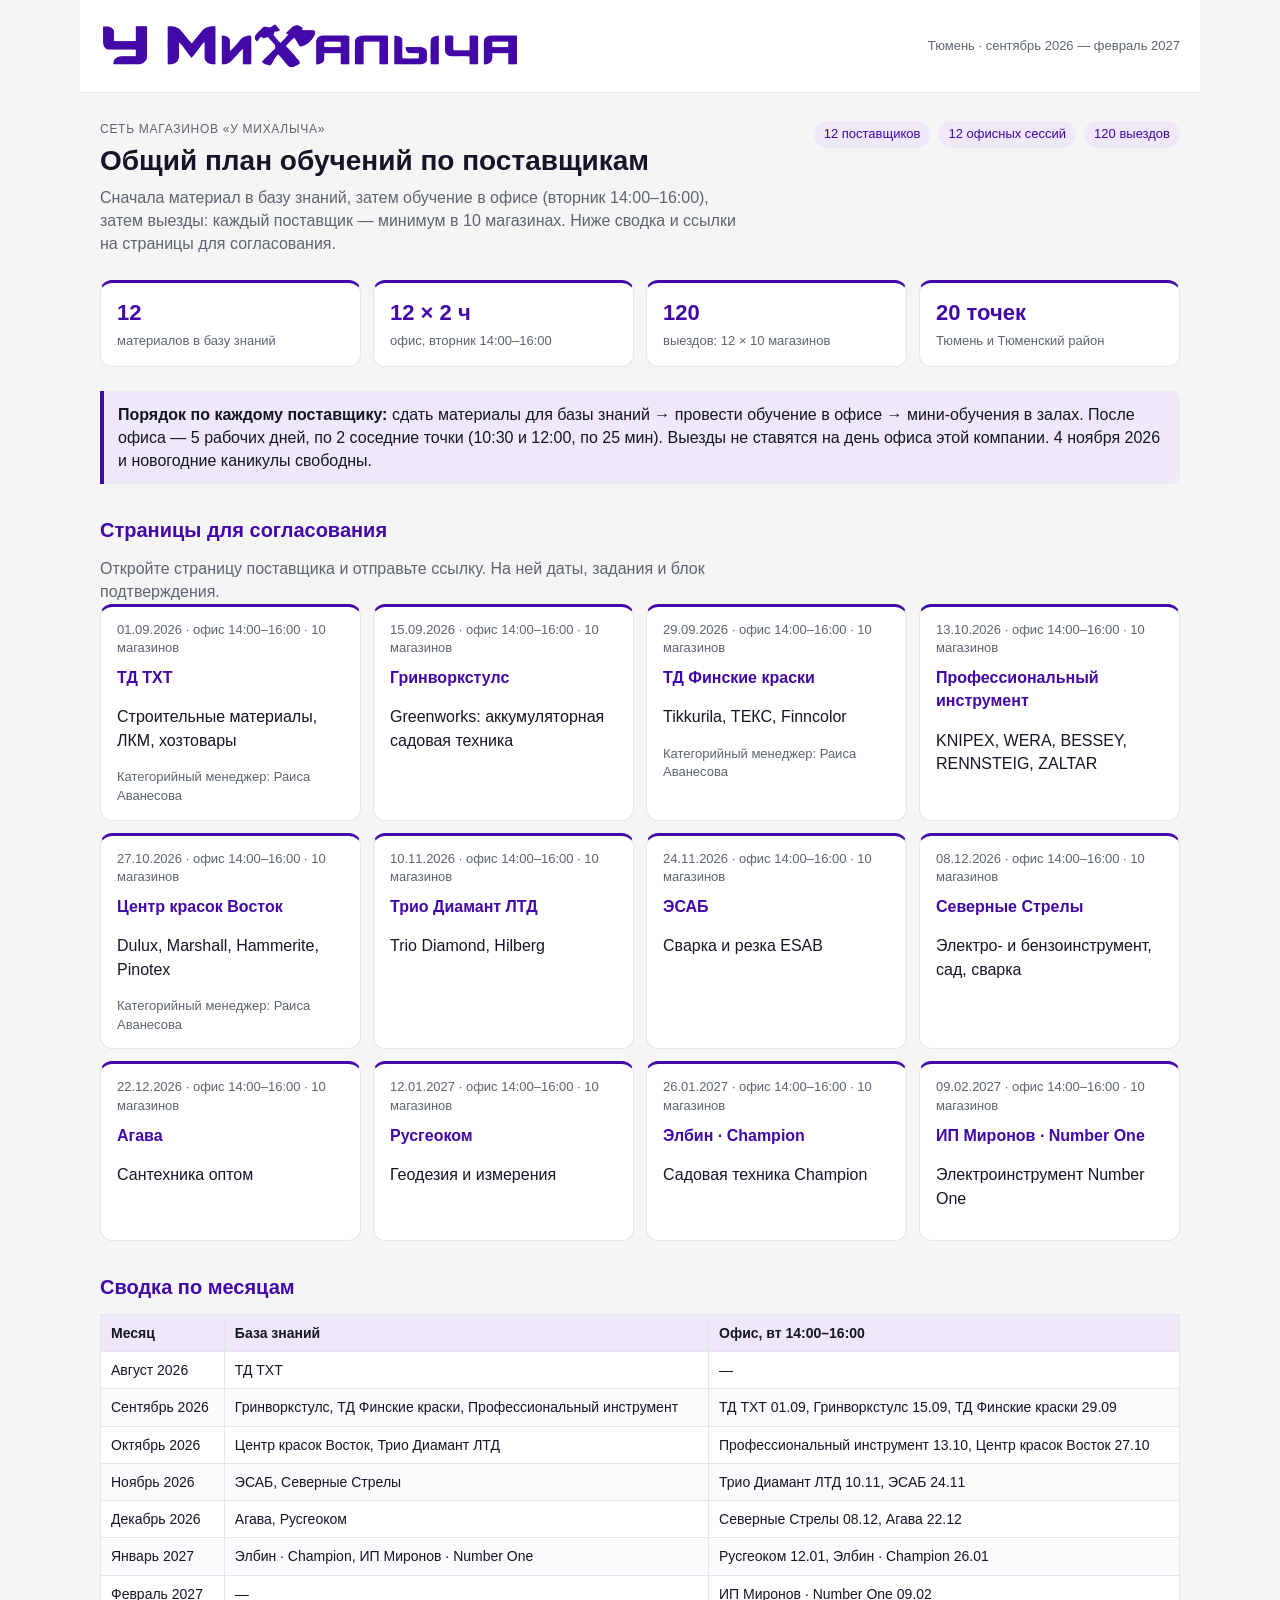
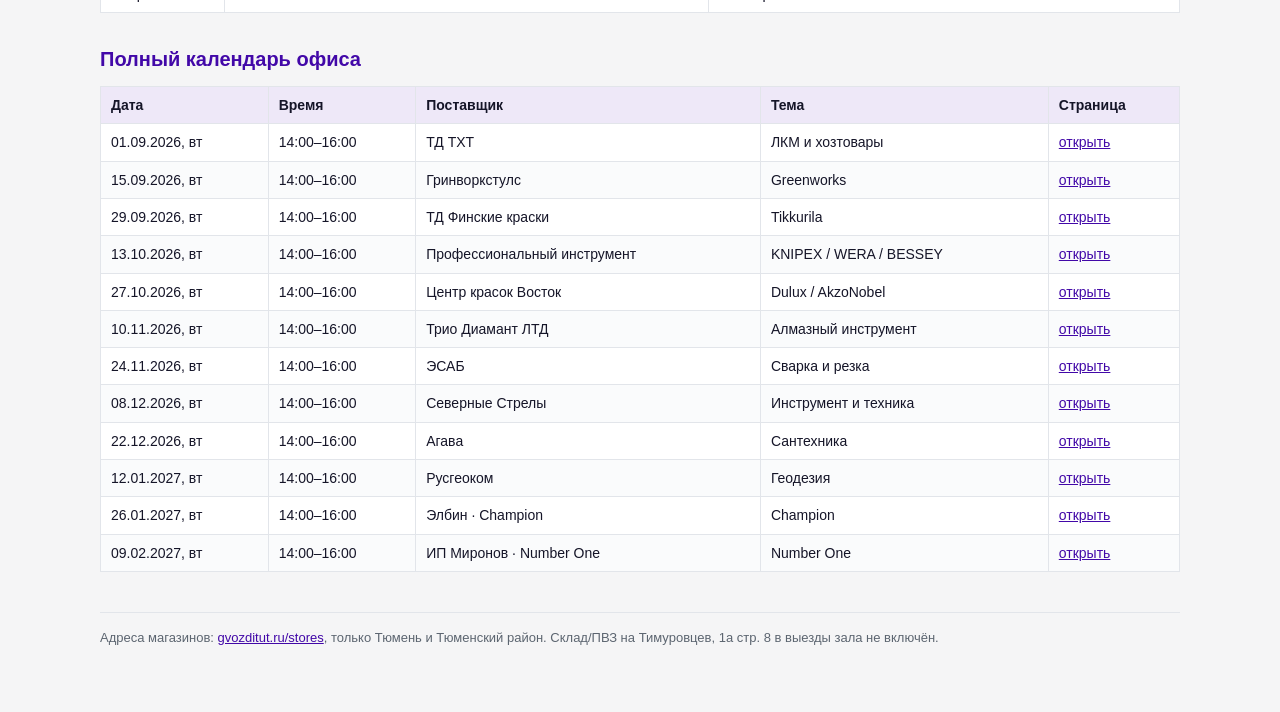
==== commit 86558098: "Добавляем ТД ТХТ в график и указываем категорийного менеджера на обучениях по ЛКМ. Co-authored-by: C" ====
--- a/index.html
+++ b/index.html
@@ -20,16 +20,16 @@
         <p class="lede">Сначала материал в базу знаний, затем обучение в офисе (вторник 14:00–16:00), затем выезды: каждый поставщик — минимум в 10 магазинах. Ниже сводка и ссылки на страницы для согласования.</p>
       </div>
       <div class="pills">
-        <span class="pill">11 поставщиков</span>
-        <span class="pill">11 офисных сессий</span>
-        <span class="pill">110 выездов</span>
+        <span class="pill">12 поставщиков</span>
+        <span class="pill">12 офисных сессий</span>
+        <span class="pill">120 выездов</span>
       </div>
     </header>
 
     <div class="stats">
-      <div class="stat"><b>11</b><span>материалов в базу знаний</span></div>
-      <div class="stat"><b>11 × 2 ч</b><span>офис, вторник 14:00–16:00</span></div>
-      <div class="stat"><b>110</b><span>выездов: 11 × 10 магазинов</span></div>
+      <div class="stat"><b>12</b><span>материалов в базу знаний</span></div>
+      <div class="stat"><b>12 × 2 ч</b><span>офис, вторник 14:00–16:00</span></div>
+      <div class="stat"><b>120</b><span>выездов: 12 × 10 магазинов</span></div>
       <div class="stat"><b>20 точек</b><span>Тюмень и Тюменский район</span></div>
     </div>
 
@@ -40,6 +40,12 @@
     <h2>Страницы для согласования</h2>
     <p class="lede">Откройте страницу поставщика и отправьте ссылку. На ней даты, задания и блок подтверждения.</p>
     <div class="grid">
+      <a class="card" href="p/txt.html">
+        <div class="meta">01.09.2026 · офис 14:00–16:00 · 10 магазинов</div>
+        <h3>ТД ТХТ</h3>
+        <p>Строительные материалы, ЛКМ, хозтовары</p>
+        <p class="invitee">Категорийный менеджер: Раиса Аванесова</p>
+      </a>
       <a class="card" href="p/greenworks.html">
         <div class="meta">15.09.2026 · офис 14:00–16:00 · 10 магазинов</div>
         <h3>Гринворкстулс</h3>
@@ -49,6 +55,7 @@
         <div class="meta">29.09.2026 · офис 14:00–16:00 · 10 магазинов</div>
         <h3>ТД Финские краски</h3>
         <p>Tikkurila, ТЕКС, Finncolor</p>
+        <p class="invitee">Категорийный менеджер: Раиса Аванесова</p>
       </a>
       <a class="card" href="p/professionalnyy-instrument.html">
         <div class="meta">13.10.2026 · офис 14:00–16:00 · 10 магазинов</div>
@@ -59,6 +66,7 @@
         <div class="meta">27.10.2026 · офис 14:00–16:00 · 10 магазинов</div>
         <h3>Центр красок Восток</h3>
         <p>Dulux, Marshall, Hammerite, Pinotex</p>
+        <p class="invitee">Категорийный менеджер: Раиса Аванесова</p>
       </a>
       <a class="card" href="p/trio-diamant.html">
         <div class="meta">10.11.2026 · офис 14:00–16:00 · 10 магазинов</div>
@@ -107,7 +115,8 @@
         </tr>
       </thead>
       <tbody>
-        <tr><td>Сентябрь 2026</td><td>Гринворкстулс, ТД Финские краски, Профессиональный инструмент</td><td>Гринворкстулс 15.09, ТД Финские краски 29.09</td></tr>
+        <tr><td>Август 2026</td><td>ТД ТХТ</td><td>—</td></tr>
+        <tr><td>Сентябрь 2026</td><td>Гринворкстулс, ТД Финские краски, Профессиональный инструмент</td><td>ТД ТХТ 01.09, Гринворкстулс 15.09, ТД Финские краски 29.09</td></tr>
         <tr><td>Октябрь 2026</td><td>Центр красок Восток, Трио Диамант ЛТД</td><td>Профессиональный инструмент 13.10, Центр красок Восток 27.10</td></tr>
         <tr><td>Ноябрь 2026</td><td>ЭСАБ, Северные Стрелы</td><td>Трио Диамант ЛТД 10.11, ЭСАБ 24.11</td></tr>
         <tr><td>Декабрь 2026</td><td>Агава, Русгеоком</td><td>Северные Стрелы 08.12, Агава 22.12</td></tr>
@@ -122,6 +131,7 @@
         <tr><th>Дата</th><th>Время</th><th>Поставщик</th><th>Тема</th><th>Страница</th></tr>
       </thead>
       <tbody>
+        <tr><td>01.09.2026, вт</td><td>14:00–16:00</td><td>ТД ТХТ</td><td>ЛКМ и хозтовары</td><td><a href="p/txt.html">открыть</a></td></tr>
         <tr><td>15.09.2026, вт</td><td>14:00–16:00</td><td>Гринворкстулс</td><td>Greenworks</td><td><a href="p/greenworks.html">открыть</a></td></tr>
         <tr><td>29.09.2026, вт</td><td>14:00–16:00</td><td>ТД Финские краски</td><td>Tikkurila</td><td><a href="p/finskie-kraski.html">открыть</a></td></tr>
         <tr><td>13.10.2026, вт</td><td>14:00–16:00</td><td>Профессиональный инструмент</td><td>KNIPEX / WERA / BESSEY</td><td><a href="p/professionalnyy-instrument.html">открыть</a></td></tr>
--- a/css/style.css
+++ b/css/style.css
@@ -202,6 +202,7 @@
 body.theme-rusgeocom { --brand: #1C77C3; --brand-2: #62b7ff; --brand-soft: #e7f3fc; }
 body.theme-elbin { --brand: #111111; --brand-2: #ffd546; --brand-soft: #fff8d6; }
 body.theme-n1tools { --brand: #e30613; --brand-2: #1d1d1b; --brand-soft: #fce8ea; }
+body.theme-txt { --brand: #0B7191; --brand-2: #FB5914; --brand-soft: #e5f3f6; }
 
 body.theme-esab h2 { color: var(--brand); }
 body.theme-esab .pill { background: #111; color: #F8EE00; }
@@ -210,6 +211,18 @@
 body.theme-rusgeocom .pill { background: #1C77C3; color: #fff; }
 body.theme-elbin .pill { background: #ffd546; color: #111; }
 body.theme-elbin .page-hero .logo-mark { background: #ffd546; }
+body.theme-txt .pill { background: #0B7191; color: #fff; }
+
+.invitees {
+  margin: 8px 0 0;
+  padding-left: 1.2em;
+}
+.invitees li { margin: 4px 0; }
+.card .invitee {
+  margin: 8px 0 0;
+  font-size: 13px;
+  color: var(--muted);
+}
 
 .page-hero {
   background: var(--brand);
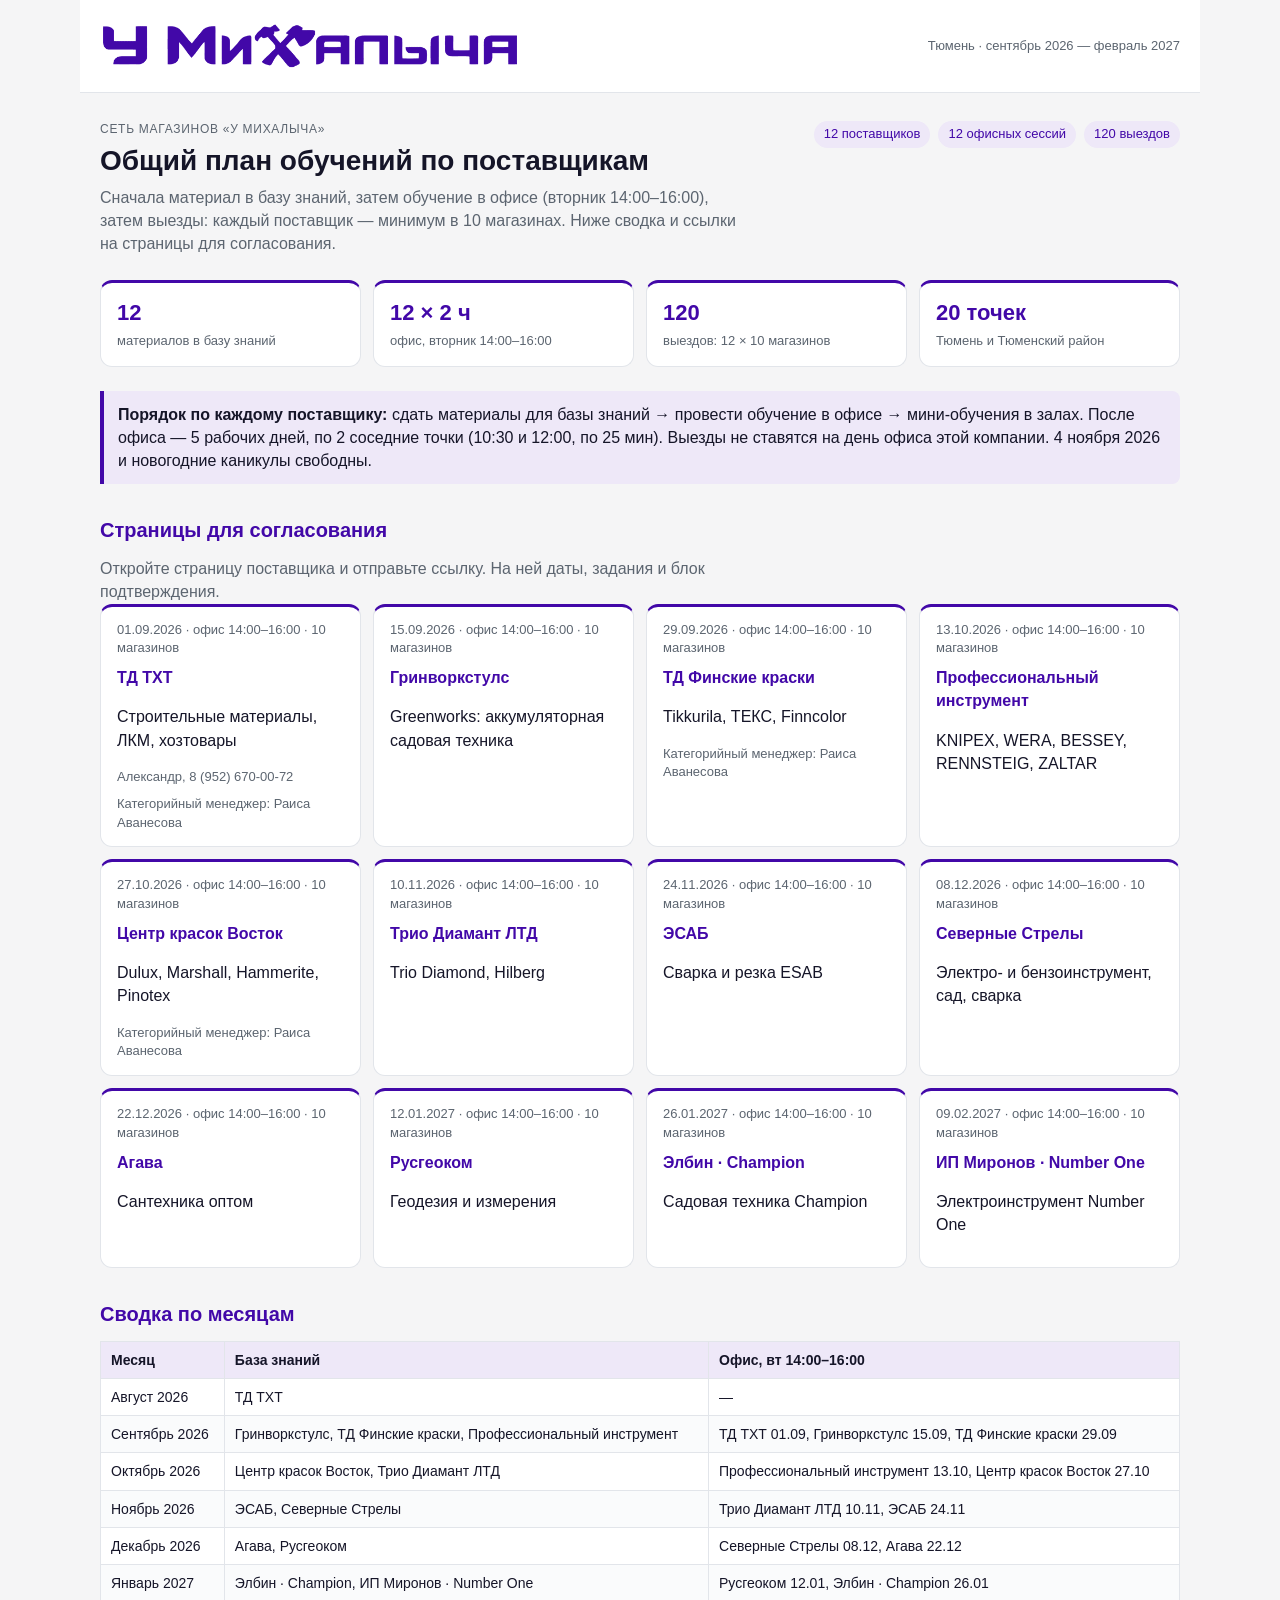
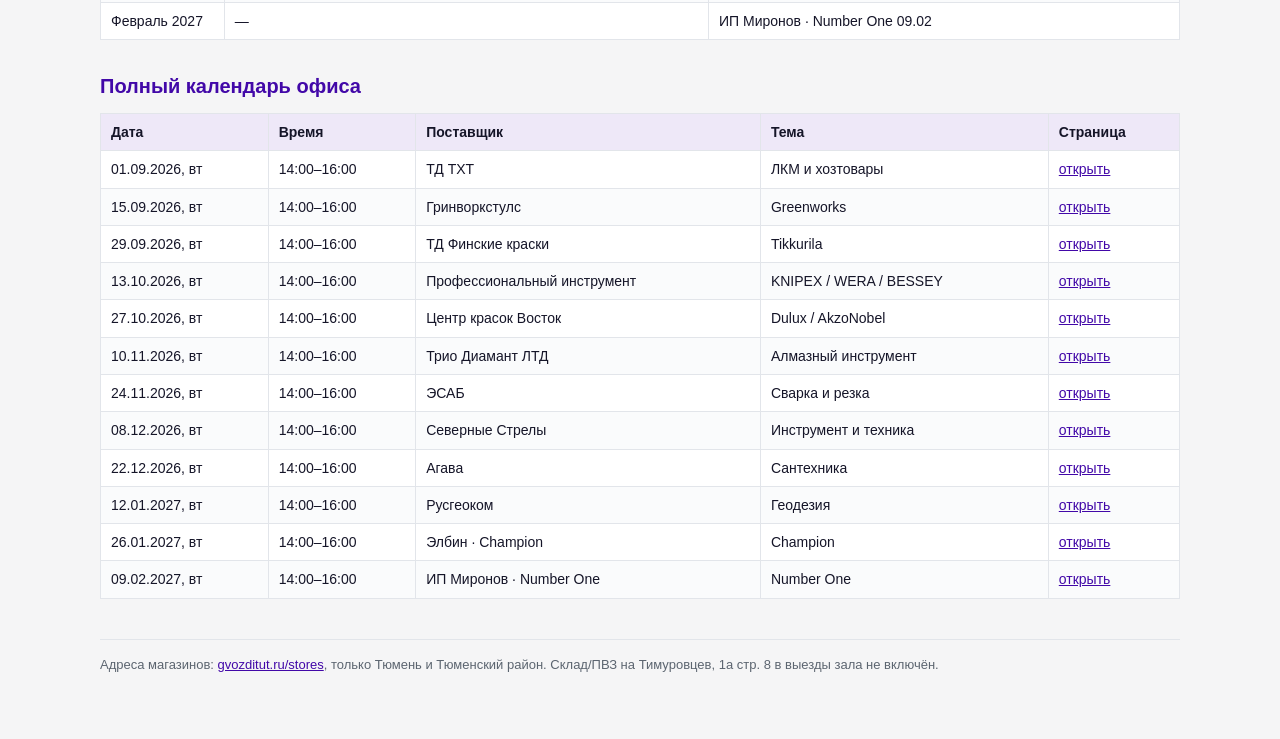
==== commit ce653856: "Добавляем контакт Александра на карточку ТД ТХТ. Co-authored-by: Cursor <cursoragent@cursor.com>" ====
--- a/index.html
+++ b/index.html
@@ -44,6 +44,7 @@
         <div class="meta">01.09.2026 · офис 14:00–16:00 · 10 магазинов</div>
         <h3>ТД ТХТ</h3>
         <p>Строительные материалы, ЛКМ, хозтовары</p>
+        <p class="contact">Александр, 8 (952) 670-00-72</p>
         <p class="invitee">Категорийный менеджер: Раиса Аванесова</p>
       </a>
       <a class="card" href="p/greenworks.html">
--- a/css/style.css
+++ b/css/style.css
@@ -218,7 +218,8 @@
   padding-left: 1.2em;
 }
 .invitees li { margin: 4px 0; }
-.card .invitee {
+.card .invitee,
+.card .contact {
   margin: 8px 0 0;
   font-size: 13px;
   color: var(--muted);
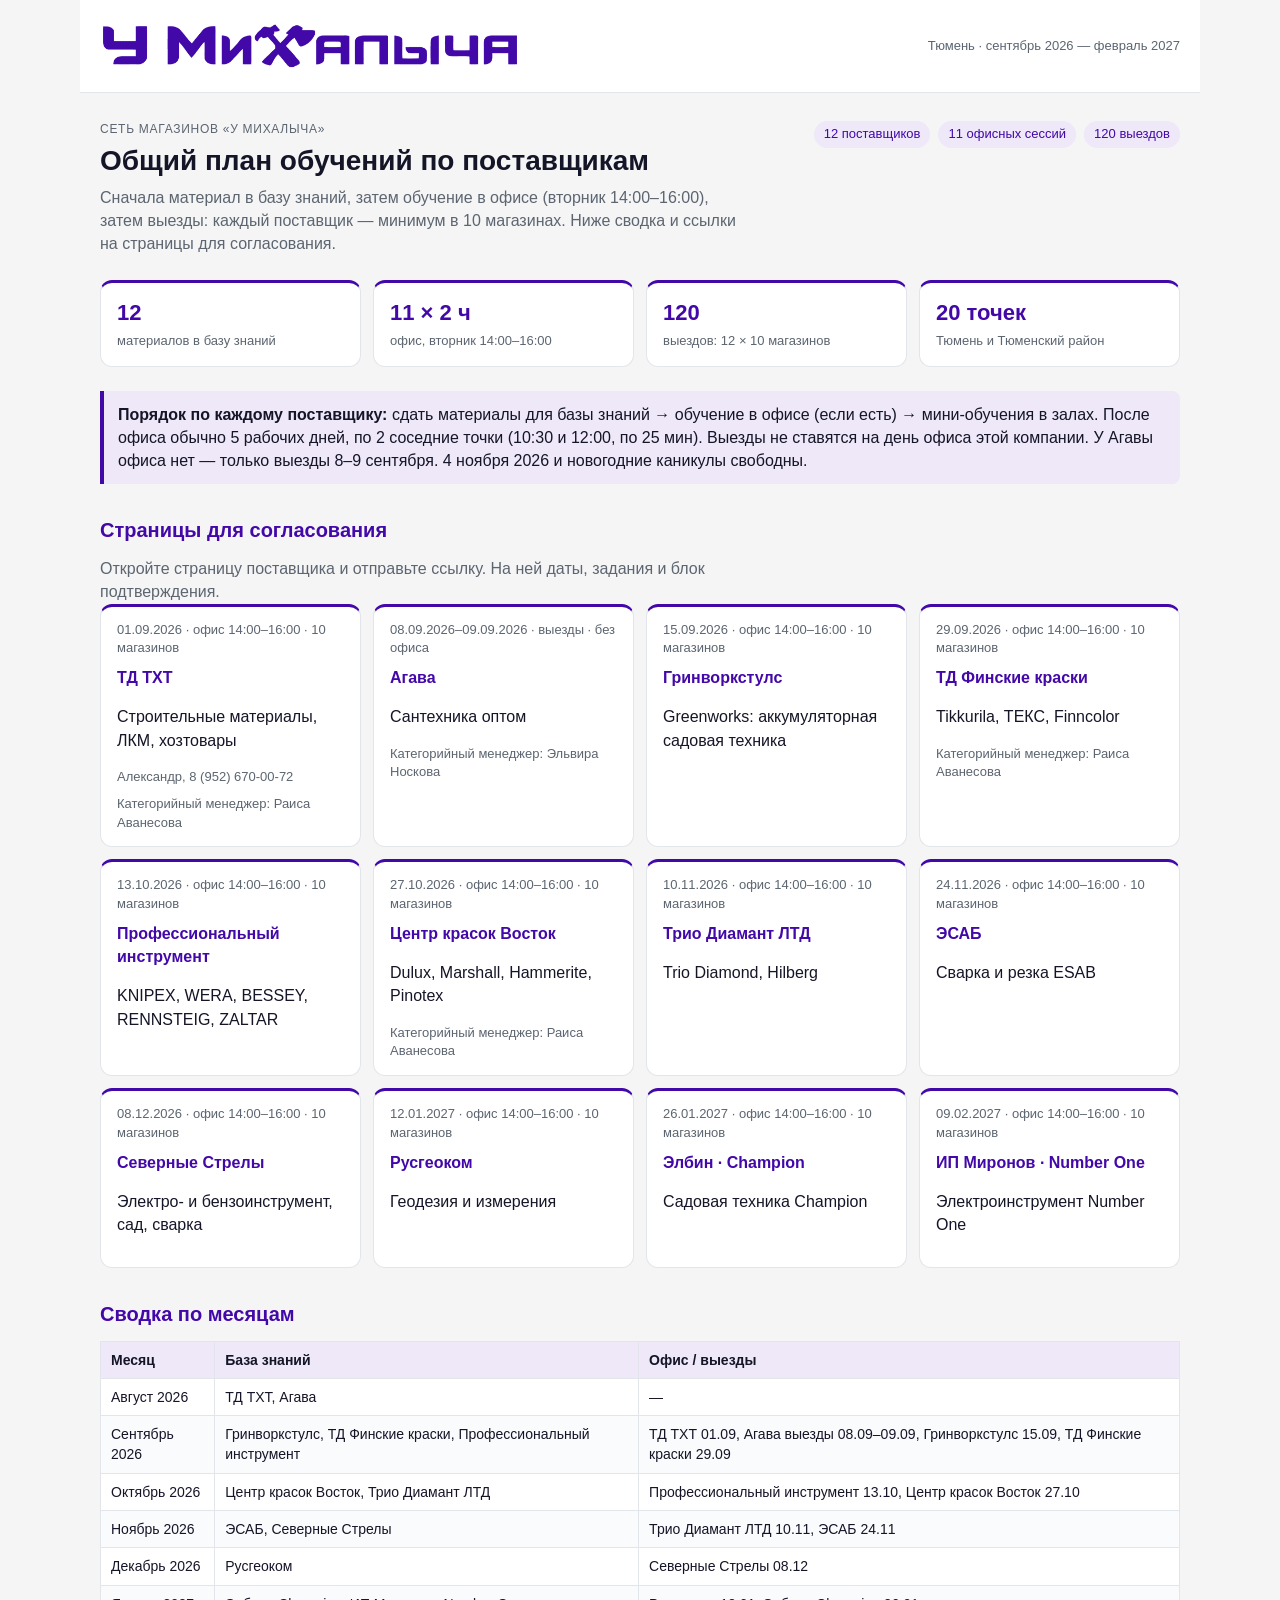
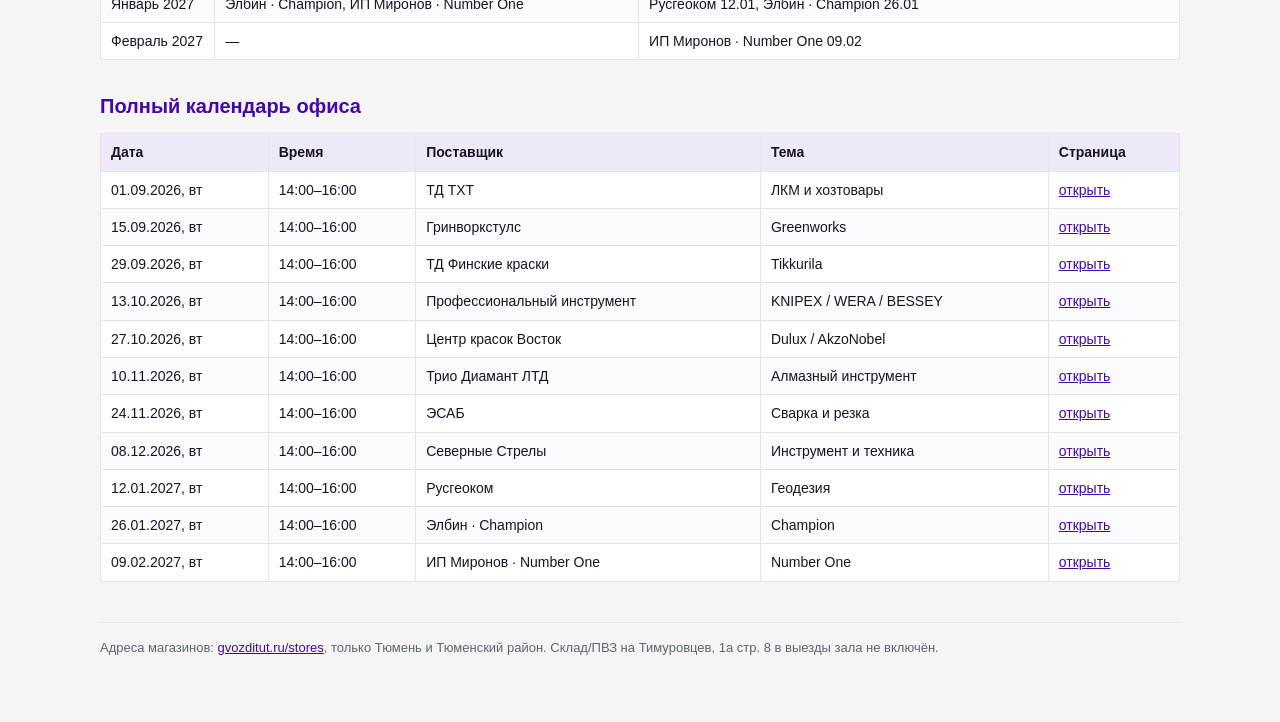
==== commit 3cff8159: "Оформляем Агаву в цветах agava-ural.ru: выезды 8–9 сентября без офиса. Co-authored-by: Cursor <curso" ====
--- a/index.html
+++ b/index.html
@@ -21,20 +21,20 @@
       </div>
       <div class="pills">
         <span class="pill">12 поставщиков</span>
-        <span class="pill">12 офисных сессий</span>
+        <span class="pill">11 офисных сессий</span>
         <span class="pill">120 выездов</span>
       </div>
     </header>
 
     <div class="stats">
       <div class="stat"><b>12</b><span>материалов в базу знаний</span></div>
-      <div class="stat"><b>12 × 2 ч</b><span>офис, вторник 14:00–16:00</span></div>
+      <div class="stat"><b>11 × 2 ч</b><span>офис, вторник 14:00–16:00</span></div>
       <div class="stat"><b>120</b><span>выездов: 12 × 10 магазинов</span></div>
       <div class="stat"><b>20 точек</b><span>Тюмень и Тюменский район</span></div>
     </div>
 
     <div class="note">
-      <strong>Порядок по каждому поставщику:</strong> сдать материалы для базы знаний → провести обучение в офисе → мини-обучения в залах. После офиса — 5 рабочих дней, по 2 соседние точки (10:30 и 12:00, по 25 мин). Выезды не ставятся на день офиса этой компании. 4 ноября 2026 и новогодние каникулы свободны.
+      <strong>Порядок по каждому поставщику:</strong> сдать материалы для базы знаний → обучение в офисе (если есть) → мини-обучения в залах. После офиса обычно 5 рабочих дней, по 2 соседние точки (10:30 и 12:00, по 25 мин). Выезды не ставятся на день офиса этой компании. У Агавы офиса нет — только выезды 8–9 сентября. 4 ноября 2026 и новогодние каникулы свободны.
     </div>
 
     <h2>Страницы для согласования</h2>
@@ -46,6 +46,12 @@
         <p>Строительные материалы, ЛКМ, хозтовары</p>
         <p class="contact">Александр, 8 (952) 670-00-72</p>
         <p class="invitee">Категорийный менеджер: Раиса Аванесова</p>
+      </a>
+      <a class="card" href="p/agava.html">
+        <div class="meta">08.09.2026–09.09.2026 · выезды · без офиса</div>
+        <h3>Агава</h3>
+        <p>Сантехника оптом</p>
+        <p class="invitee">Категорийный менеджер: Эльвира Носкова</p>
       </a>
       <a class="card" href="p/greenworks.html">
         <div class="meta">15.09.2026 · офис 14:00–16:00 · 10 магазинов</div>
@@ -84,11 +90,6 @@
         <h3>Северные Стрелы</h3>
         <p>Электро- и бензоинструмент, сад, сварка</p>
       </a>
-      <a class="card" href="p/agava.html">
-        <div class="meta">22.12.2026 · офис 14:00–16:00 · 10 магазинов</div>
-        <h3>Агава</h3>
-        <p>Сантехника оптом</p>
-      </a>
       <a class="card" href="p/rusgeokom.html">
         <div class="meta">12.01.2027 · офис 14:00–16:00 · 10 магазинов</div>
         <h3>Русгеоком</h3>
@@ -112,15 +113,15 @@
         <tr>
           <th>Месяц</th>
           <th>База знаний</th>
-          <th>Офис, вт 14:00–16:00</th>
+          <th>Офис / выезды</th>
         </tr>
       </thead>
       <tbody>
-        <tr><td>Август 2026</td><td>ТД ТХТ</td><td>—</td></tr>
-        <tr><td>Сентябрь 2026</td><td>Гринворкстулс, ТД Финские краски, Профессиональный инструмент</td><td>ТД ТХТ 01.09, Гринворкстулс 15.09, ТД Финские краски 29.09</td></tr>
+        <tr><td>Август 2026</td><td>ТД ТХТ, Агава</td><td>—</td></tr>
+        <tr><td>Сентябрь 2026</td><td>Гринворкстулс, ТД Финские краски, Профессиональный инструмент</td><td>ТД ТХТ 01.09, Агава выезды 08.09–09.09, Гринворкстулс 15.09, ТД Финские краски 29.09</td></tr>
         <tr><td>Октябрь 2026</td><td>Центр красок Восток, Трио Диамант ЛТД</td><td>Профессиональный инструмент 13.10, Центр красок Восток 27.10</td></tr>
         <tr><td>Ноябрь 2026</td><td>ЭСАБ, Северные Стрелы</td><td>Трио Диамант ЛТД 10.11, ЭСАБ 24.11</td></tr>
-        <tr><td>Декабрь 2026</td><td>Агава, Русгеоком</td><td>Северные Стрелы 08.12, Агава 22.12</td></tr>
+        <tr><td>Декабрь 2026</td><td>Русгеоком</td><td>Северные Стрелы 08.12</td></tr>
         <tr><td>Январь 2027</td><td>Элбин · Champion, ИП Миронов · Number One</td><td>Русгеоком 12.01, Элбин · Champion 26.01</td></tr>
         <tr><td>Февраль 2027</td><td>—</td><td>ИП Миронов · Number One 09.02</td></tr>
       </tbody>
@@ -140,7 +141,6 @@
         <tr><td>10.11.2026, вт</td><td>14:00–16:00</td><td>Трио Диамант ЛТД</td><td>Алмазный инструмент</td><td><a href="p/trio-diamant.html">открыть</a></td></tr>
         <tr><td>24.11.2026, вт</td><td>14:00–16:00</td><td>ЭСАБ</td><td>Сварка и резка</td><td><a href="p/esab.html">открыть</a></td></tr>
         <tr><td>08.12.2026, вт</td><td>14:00–16:00</td><td>Северные Стрелы</td><td>Инструмент и техника</td><td><a href="p/severnye-strely.html">открыть</a></td></tr>
-        <tr><td>22.12.2026, вт</td><td>14:00–16:00</td><td>Агава</td><td>Сантехника</td><td><a href="p/agava.html">открыть</a></td></tr>
         <tr><td>12.01.2027, вт</td><td>14:00–16:00</td><td>Русгеоком</td><td>Геодезия</td><td><a href="p/rusgeokom.html">открыть</a></td></tr>
         <tr><td>26.01.2027, вт</td><td>14:00–16:00</td><td>Элбин · Champion</td><td>Champion</td><td><a href="p/elbin.html">открыть</a></td></tr>
         <tr><td>09.02.2027, вт</td><td>14:00–16:00</td><td>ИП Миронов · Number One</td><td>Number One</td><td><a href="p/onemoto.html">открыть</a></td></tr>
--- a/css/style.css
+++ b/css/style.css
@@ -198,7 +198,7 @@
 body.theme-trio { --brand: #E87722; --brand-2: #1A1A1A; --brand-soft: #f8eee6; }
 body.theme-esab { --brand: #111111; --brand-2: #F8EE00; --brand-soft: #f4f4e6; }
 body.theme-arrows { --brand: #327DAD; --brand-2: #3f4448; --brand-soft: #e8f4fb; }
-body.theme-agava { --brand: #4208a8; --brand-2: #fd6114; --brand-soft: #eee8f8; }
+body.theme-agava { --brand: #4b907b; --brand-2: #151A25; --brand-soft: #c5ddda; }
 body.theme-rusgeocom { --brand: #1C77C3; --brand-2: #62b7ff; --brand-soft: #e7f3fc; }
 body.theme-elbin { --brand: #111111; --brand-2: #ffd546; --brand-soft: #fff8d6; }
 body.theme-n1tools { --brand: #e30613; --brand-2: #1d1d1b; --brand-soft: #fce8ea; }
@@ -212,6 +212,7 @@
 body.theme-elbin .pill { background: #ffd546; color: #111; }
 body.theme-elbin .page-hero .logo-mark { background: #ffd546; }
 body.theme-txt .pill { background: #0B7191; color: #fff; }
+body.theme-agava .pill { background: #4b907b; color: #fff; }
 
 .invitees {
   margin: 8px 0 0;
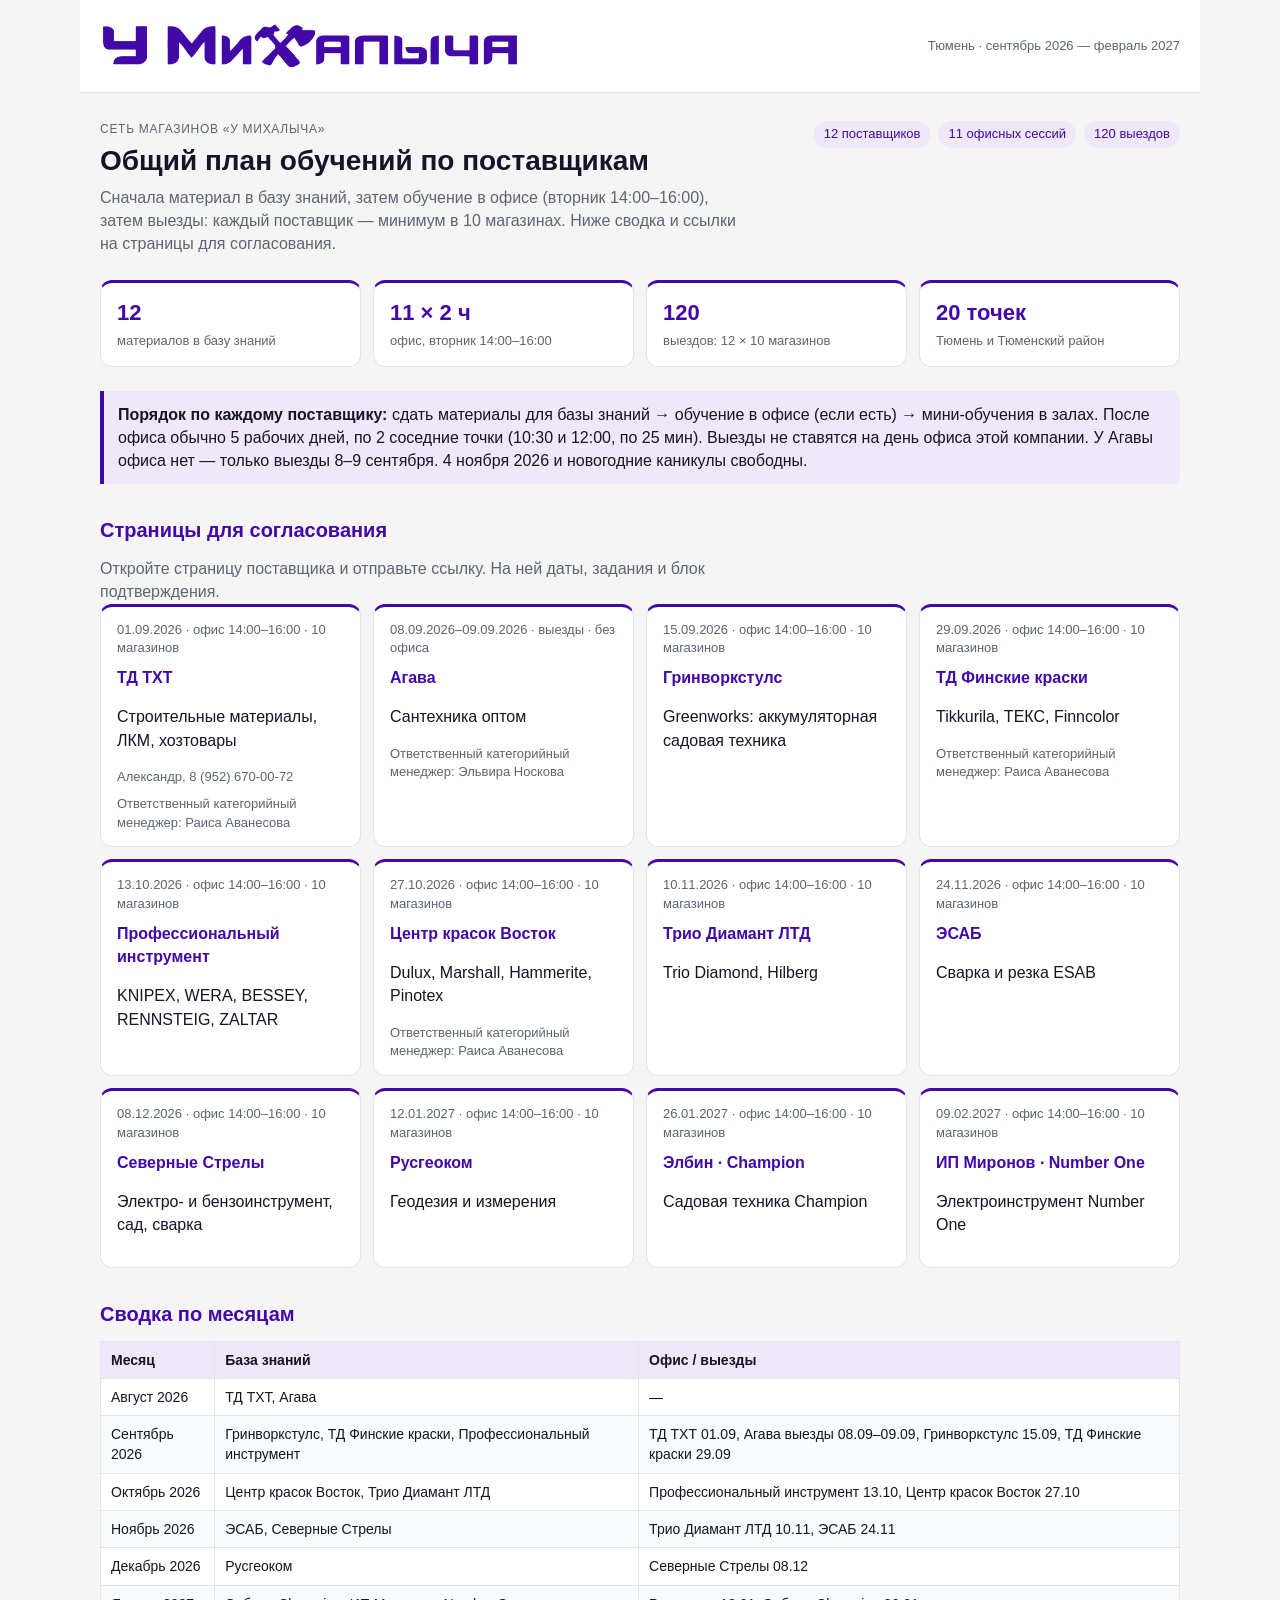
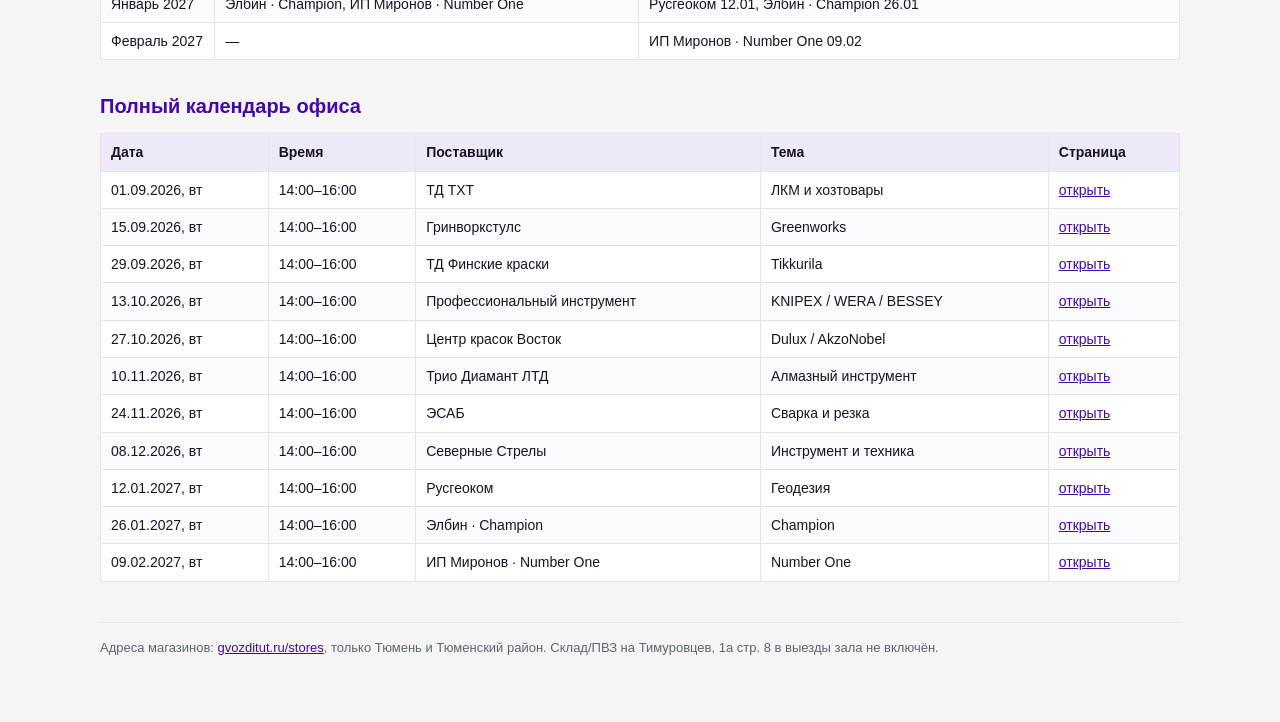
==== commit aa98d9c8: "Меняем подпись блока приглашённых на ответственного категорийного менеджера. Co-authored-by: Cursor " ====
--- a/index.html
+++ b/index.html
@@ -45,13 +45,13 @@
         <h3>ТД ТХТ</h3>
         <p>Строительные материалы, ЛКМ, хозтовары</p>
         <p class="contact">Александр, 8 (952) 670-00-72</p>
-        <p class="invitee">Категорийный менеджер: Раиса Аванесова</p>
+        <p class="invitee">Ответственный категорийный менеджер: Раиса Аванесова</p>
       </a>
       <a class="card" href="p/agava.html">
         <div class="meta">08.09.2026–09.09.2026 · выезды · без офиса</div>
         <h3>Агава</h3>
         <p>Сантехника оптом</p>
-        <p class="invitee">Категорийный менеджер: Эльвира Носкова</p>
+        <p class="invitee">Ответственный категорийный менеджер: Эльвира Носкова</p>
       </a>
       <a class="card" href="p/greenworks.html">
         <div class="meta">15.09.2026 · офис 14:00–16:00 · 10 магазинов</div>
@@ -62,7 +62,7 @@
         <div class="meta">29.09.2026 · офис 14:00–16:00 · 10 магазинов</div>
         <h3>ТД Финские краски</h3>
         <p>Tikkurila, ТЕКС, Finncolor</p>
-        <p class="invitee">Категорийный менеджер: Раиса Аванесова</p>
+        <p class="invitee">Ответственный категорийный менеджер: Раиса Аванесова</p>
       </a>
       <a class="card" href="p/professionalnyy-instrument.html">
         <div class="meta">13.10.2026 · офис 14:00–16:00 · 10 магазинов</div>
@@ -73,7 +73,7 @@
         <div class="meta">27.10.2026 · офис 14:00–16:00 · 10 магазинов</div>
         <h3>Центр красок Восток</h3>
         <p>Dulux, Marshall, Hammerite, Pinotex</p>
-        <p class="invitee">Категорийный менеджер: Раиса Аванесова</p>
+        <p class="invitee">Ответственный категорийный менеджер: Раиса Аванесова</p>
       </a>
       <a class="card" href="p/trio-diamant.html">
         <div class="meta">10.11.2026 · офис 14:00–16:00 · 10 магазинов</div>
